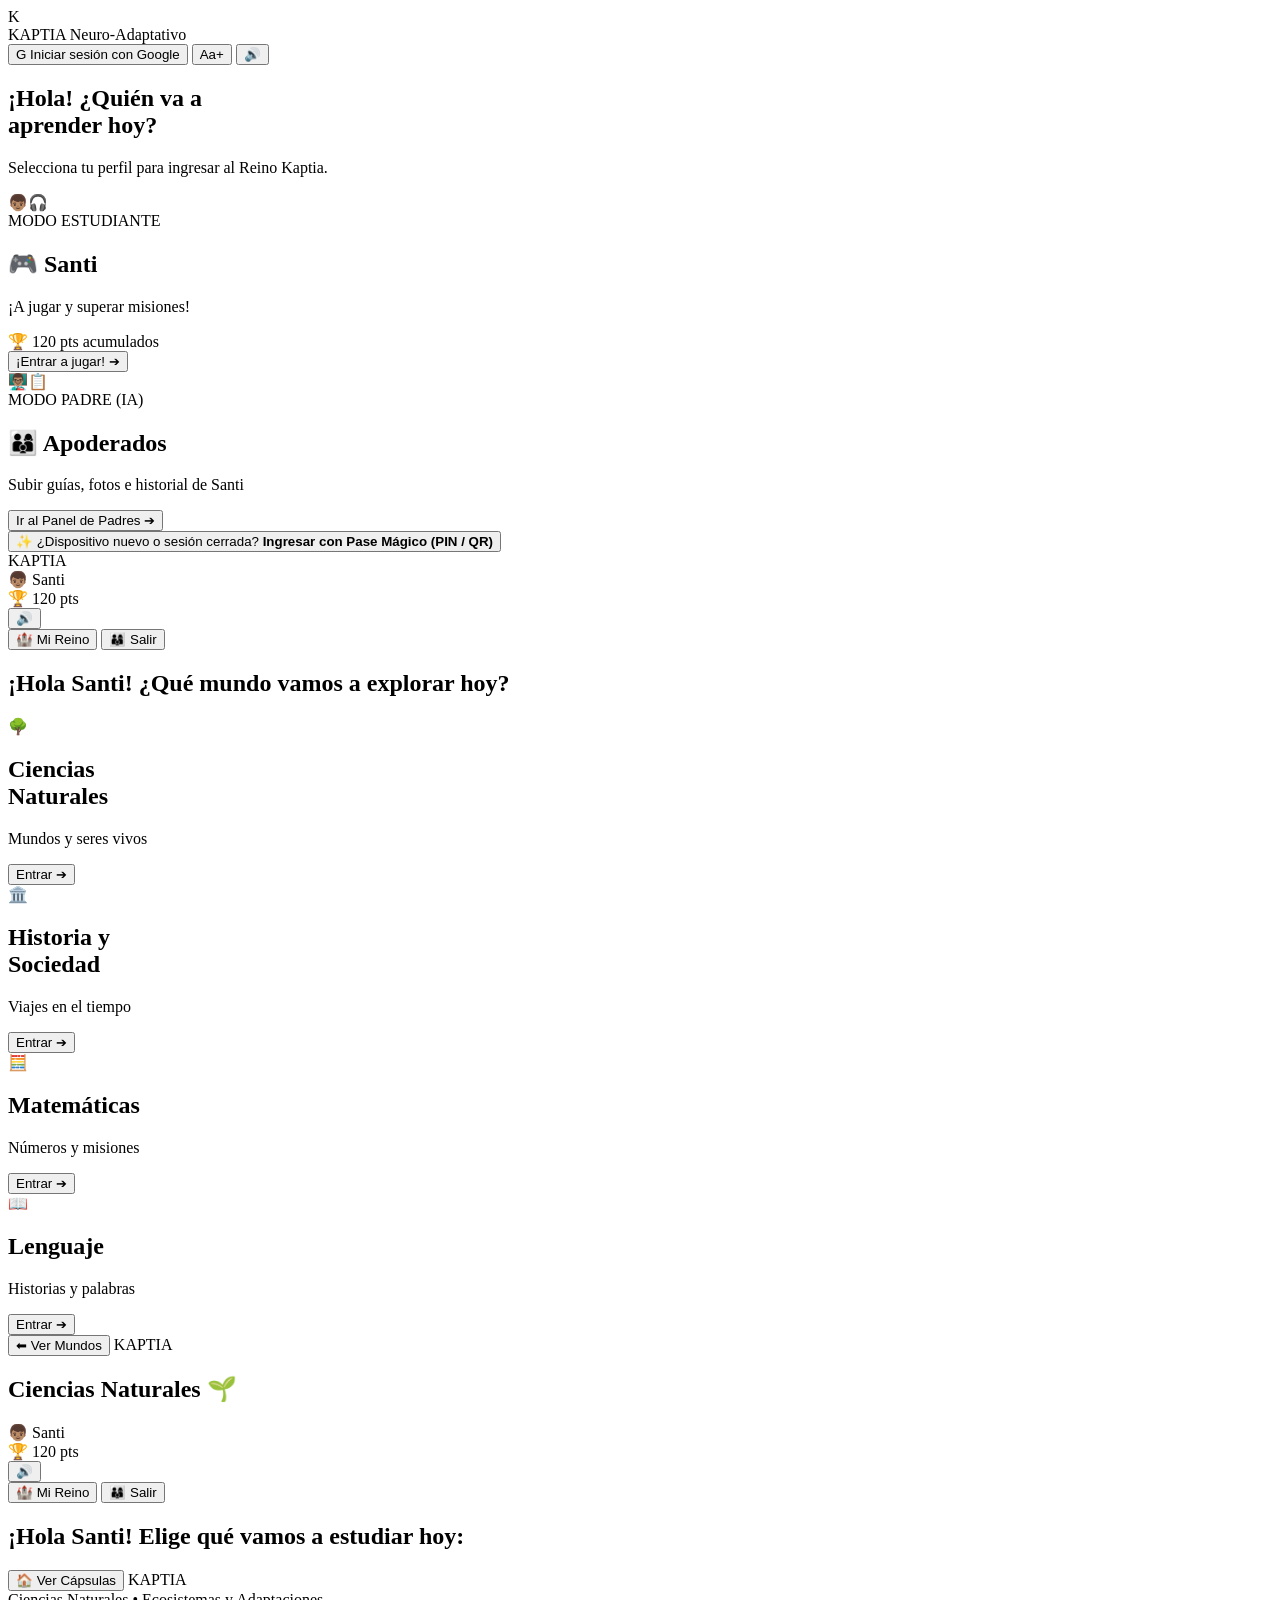
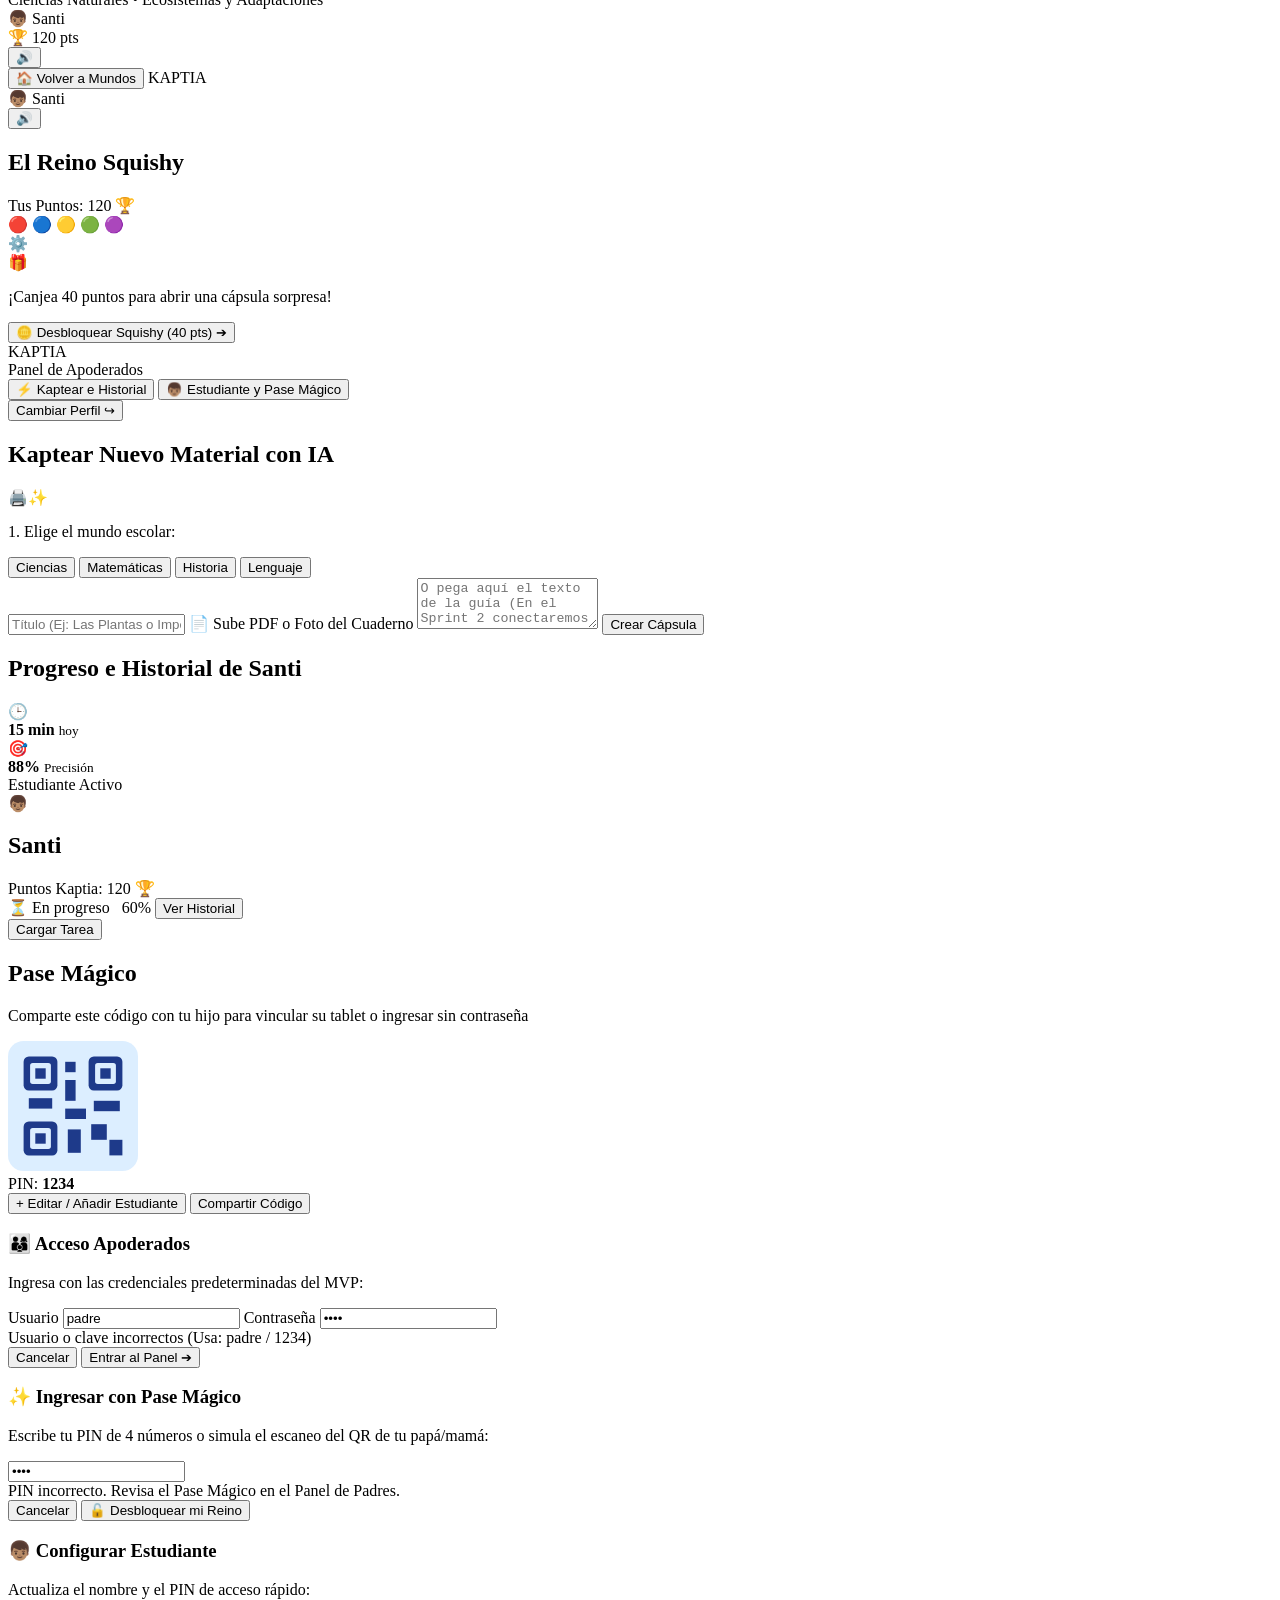
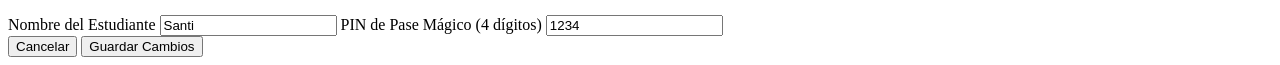
==== MVP.html @ 583ce1e5 "Crear MVP.html" ====
<!DOCTYPE html>
<html lang="es">
<head>
    <meta charset="UTF-8" />
    <meta name="viewport" content="width=device-width, initial-scale=1.0" />
    <title>Kaptia — Plataforma Neuro-Adaptativa</title>
    <!-- Fuente Lexend -->
    <link rel="preconnect" href="https://fonts.googleapis.com">
    <link rel="preconnect" href="https://fonts.gstatic.com" crossorigin>
    <link href="https://fonts.googleapis.com/css2?family=Lexend:wght@400;500;600;700;800&display=swap" rel="stylesheet">
    <!-- Estilos del Proyecto -->
    <link rel="stylesheet" href="styles.css" />
</head>
<body>

    <!-- ==================================================================
         PANTALLA 1: EL PORTAL (BIENVENIDA Y SELECCIÓN DE PERFIL)
         ================================================================== -->
    <section id="screen-portal" class="screen active">
        <header class="top-bar">
            <div class="brand-group">
                <div class="logo-k">K</div>
                <span class="brand-text">KAPTIA</span>
                <span class="pill-neuro">Neuro-Adaptativo</span>
            </div>
            <div class="top-actions">
                <button class="btn-google" onclick="openParentLoginModal()">
                    <span class="g-icon">G</span> Iniciar sesión con Google
                </button>
                <button class="btn-circle" onclick="toggleFontSize()" title="Cambiar tamaño de texto">Aa+</button>
                <button class="btn-circle" id="btn-sound-portal" onclick="toggleSound()" title="Sonido">🔊</button>
            </div>
        </header>

        <div class="portal-container">
            <div class="portal-heading">
                <h1>¡Hola! ¿Quién va a<br>aprender hoy?</h1>
                <p>Selecciona tu perfil para ingresar al Reino Kaptia.</p>
            </div>

            <div class="portal-cards">
                <!-- Tarjeta Modo Estudiante -->
                <div class="profile-card student-profile-card" onclick="enterStudentFlow()">
                    <div class="profile-illustration">👦🏽🎧</div>
                    <div class="profile-info">
                        <span class="role-tag tag-student">MODO ESTUDIANTE</span>
                        <h2 id="portal-student-name">🎮 Santi</h2>
                        <p>¡A jugar y superar misiones!</p>
                        <div class="points-tag">🏆 <span class="points-val">120</span> pts acumulados</div>
                        <button class="btn-portal-student">¡Entrar a jugar! ➔</button>
                    </div>
                </div>

                <!-- Tarjeta Modo Padre -->
                <div class="profile-card parent-profile-card" onclick="openParentLoginModal()">
                    <div class="profile-illustration">👨🏽‍🏫📋</div>
                    <div class="profile-info">
                        <span class="role-tag tag-parent">MODO PADRE (IA)</span>
                        <h2>👨‍👩‍👦 Apoderados</h2>
                        <p>Subir guías, fotos e historial de <span class="student-name-ref">Santi</span></p>
                        <div class="spacer-tag"></div>
                        <button class="btn-portal-parent">Ir al Panel de Padres ➔</button>
                    </div>
                </div>
            </div>

            <div class="portal-footer">
                <button class="link-magic-pass" onclick="openStudentPinModal()">
                    ✨ ¿Dispositivo nuevo o sesión cerrada? <strong>Ingresar con Pase Mágico (PIN / QR)</strong>
                </button>
            </div>
        </div>
    </section>

    <!-- ==================================================================
         PANTALLA 2: TABLERO DE MUNDOS (4 ASIGNATURAS MINIMALISTAS)
         ================================================================== -->
    <section id="screen-worlds" class="screen">
        <header class="top-bar">
            <div class="brand-group">
                <span class="brand-text">KAPTIA</span>
                <div class="divider-v"></div>
                <div class="user-pill">👦🏽 <span class="student-name-ref">Santi</span></div>
            </div>
            <div class="top-actions">
                <div class="points-pill-top">🏆 <span class="points-val">120</span> pts</div>
                <button class="btn-circle" onclick="toggleSound()">🔊</button>
            </div>
        </header>

        <div class="sub-nav-right">
            <button class="sub-link" onclick="navigateTo('screen-kingdom')">🏰 Mi Reino</button>
            <button class="sub-link" onclick="navigateTo('screen-portal')">👨‍👩‍👦 Salir</button>
        </div>

        <div class="main-wrapper">
            <h1 class="page-title">¡Hola <span class="student-name-ref">Santi</span>! ¿Qué mundo <span class="fw-normal">vamos a explorar hoy?</span></h1>

            <div class="worlds-grid">
                <!-- Mundo 1: Ciencias Naturales -->
                <div class="world-card world-green" onclick="openWorld('ciencias')">
                    <div class="world-icon">🌳</div>
                    <div class="world-content">
                        <h2>Ciencias<br>Naturales</h2>
                        <p>Mundos y seres vivos</p>
                        <button class="btn-world btn-green">Entrar ➔</button>
                    </div>
                </div>

                <!-- Mundo 2: Historia y Sociedad -->
                <div class="world-card world-blue" onclick="openWorld('historia')">
                    <div class="world-icon">🏛️</div>
                    <div class="world-content">
                        <h2>Historia y<br>Sociedad</h2>
                        <p>Viajes en el tiempo</p>
                        <button class="btn-world btn-blue">Entrar ➔</button>
                    </div>
                </div>

                <!-- Mundo 3: Matemáticas -->
                <div class="world-card world-orange" onclick="openWorld('matematicas')">
                    <div class="world-icon">🧮</div>
                    <div class="world-content">
                        <h2>Matemáticas</h2>
                        <p>Números y misiones</p>
                        <button class="btn-world btn-orange">Entrar ➔</button>
                    </div>
                </div>

                <!-- Mundo 4: Lenguaje -->
                <div class="world-card world-purple" onclick="openWorld('lenguaje')">
                    <div class="world-icon">📖</div>
                    <div class="world-content">
                        <h2>Lenguaje</h2>
                        <p>Historias y palabras</p>
                        <button class="btn-world btn-purple">Entrar ➔</button>
                    </div>
                </div>
            </div>
        </div>
    </section>

    <!-- ==================================================================
         PANTALLA 3: SUB-MATERIAS / CÁPSULAS DE UN MUNDO (CON PROGRESO)
         ================================================================== -->
    <section id="screen-topics" class="screen">
        <header class="top-bar">
            <div class="brand-group">
                <button class="btn-back-pill" onclick="navigateTo('screen-worlds')">⬅ Ver Mundos</button>
                <span class="brand-text">KAPTIA</span>
            </div>
            <h2 id="topics-world-header" class="center-header-title">Ciencias Naturales 🌱</h2>
            <div class="top-actions">
                <div class="user-pill">👦🏽 <span class="student-name-ref">Santi</span></div>
                <div class="points-pill-top">🏆 <span class="points-val">120</span> pts</div>
                <button class="btn-circle" onclick="toggleSound()">🔊</button>
            </div>
        </header>

        <div class="sub-nav-right">
            <button class="sub-link" onclick="navigateTo('screen-kingdom')">🏰 Mi Reino</button>
            <button class="sub-link" onclick="navigateTo('screen-portal')">👨‍👩‍👦 Salir</button>
        </div>

        <div class="main-wrapper">
            <h1 class="page-title">¡Hola <span class="student-name-ref">Santi</span>! Elige qué vamos a estudiar hoy:</h1>
            <!-- Contenedor dinámico donde se pintan las cápsulas del mundo elegido -->
            <div id="capsules-grid-container" class="worlds-grid"></div>
        </div>
    </section>

    <!-- ==================================================================
         PANTALLA 4: LA CÁPSULA DE ENFOQUE (JUEGO PASO A PASO SIN SCROLL)
         ================================================================== -->
    <section id="screen-capsule" class="screen">
        <header class="top-bar">
            <div class="brand-group">
                <button class="btn-back-pill" onclick="navigateTo('screen-topics')">🏠 Ver Cápsulas</button>
                <span class="brand-text">KAPTIA</span>
            </div>
            <div id="capsule-breadcrumb" class="breadcrumb-title">Ciencias Naturales • Ecosistemas y Adaptaciones</div>
            <div class="top-actions">
                <div class="user-pill">👦🏽 <span class="student-name-ref">Santi</span></div>
                <div class="points-pill-top">🏆 <span class="points-val">120</span> pts</div>
                <button class="btn-circle" onclick="toggleSound()">🔊</button>
            </div>
        </header>

        <div class="capsule-workspace">
            <!-- Barra de 4 Etapas con Paso 4 Dinámico según Asignatura -->
            <div id="capsule-stages-bar" class="stages-pill-bar"></div>

            <!-- Tarjeta Central de Enfoque -->
            <div id="capsule-stage-content" class="capsule-focus-box"></div>

            <!-- Botonera Inferior -->
            <div id="capsule-footer-bar" class="capsule-footer"></div>
        </div>
    </section>

    <!-- ==================================================================
         PANTALLA 5: EL REINO SQUISHY (MÁQUINA GACHAPON + REPISA 3D)
         ================================================================== -->
    <section id="screen-kingdom" class="screen">
        <header class="top-bar">
            <div class="brand-group">
                <button class="btn-back-pill" onclick="navigateTo('screen-worlds')">🏠 Volver a Mundos</button>
                <span class="brand-text">KAPTIA</span>
            </div>
            <div class="top-actions">
                <div class="user-pill">👦🏽 <span class="student-name-ref">Santi</span></div>
                <button class="btn-circle" onclick="toggleSound()">🔊</button>
            </div>
        </header>

        <div class="main-wrapper kingdom-wrapper">
            <div class="kingdom-top-row">
                <div class="kingdom-title-box">
                    <h1>El Reino Squishy</h1>
                </div>
                <div class="kingdom-points-box">
                    Tus Puntos: <span class="points-val">120</span> 🏆
                </div>
            </div>

            <div class="kingdom-columns">
                <!-- Máquina Dispensadora Gachapon -->
                <div class="gachapon-panel">
                    <div id="gachapon-machine" class="gachapon-visual">
                        <div class="gachapon-dome">
                            <span class="ball b1">🔴</span>
                            <span class="ball b2">🔵</span>
                            <span class="ball b3">🟡</span>
                            <span class="ball b4">🟢</span>
                            <span class="ball b5">🟣</span>
                        </div>
                        <div class="gachapon-base">
                            <div class="gachapon-knob">⚙️</div>
                            <div class="gachapon-exit">🎁</div>
                        </div>
                    </div>
                    <p id="gachapon-msg" class="gachapon-status">¡Canjea 40 puntos para abrir una cápsula sorpresa!</p>
                    <button class="btn-gachapon-buy" onclick="buySquishyCapsule()">
                        🪙 Desbloquear Squishy (40 pts) ➔
                    </button>
                </div>

                <!-- Estantería de Madera 3 Niveles -->
                <div class="shelf-panel">
                    <div id="squishy-shelf-grid" class="wooden-shelf"></div>
                </div>
            </div>
        </div>
    </section>

    <!-- ==================================================================
         PANTALLA 6: PANEL DE APODERADOS (KAPTEAR IA + PASE MÁGICO)
         ================================================================== -->
    <section id="screen-parent" class="screen">
        <header class="top-bar">
            <div class="brand-group">
                <span class="brand-text">KAPTIA</span>
                <div class="divider-v"></div>
                <span class="parent-panel-label">Panel de Apoderados</span>
            </div>

            <div class="parent-tabs">
                <button id="tab-parent-kaptear" class="parent-tab active" onclick="switchParentTab('kaptear')">
                    ⚡ Kaptear e Historial
                </button>
                <button id="tab-parent-student" class="parent-tab" onclick="switchParentTab('student')">
                    👦🏽 Estudiante y Pase Mágico
                </button>
            </div>

            <div class="top-actions">
                <button class="btn-back-pill" onclick="navigateTo('screen-portal')">Cambiar Perfil ↪</button>
            </div>
        </header>

        <div class="main-wrapper">
            <!-- SUB-VISTA A: KAPTEAR NUEVO MATERIAL + HISTORIAL -->
            <div id="parent-view-kaptear" class="parent-two-cols">
                <div class="parent-white-card">
                    <h2>Kaptear Nuevo Material con IA</h2>
                    <div class="scanner-illustration">🖨️✨</div>

                    <p class="small-label">1. Elige el mundo escolar:</p>
                    <div class="subject-pills-row">
                        <button class="subj-pill active-subj" data-subj="ciencias" onclick="selectUploadSubject('ciencias', this)">Ciencias</button>
                        <button class="subj-pill" data-subj="matematicas" onclick="selectUploadSubject('matematicas', this)">Matemáticas</button>
                        <button class="subj-pill" data-subj="historia" onclick="selectUploadSubject('historia', this)">Historia</button>
                        <button class="subj-pill" data-subj="lenguaje" onclick="selectUploadSubject('lenguaje', this)">Lenguaje</button>
                    </div>

                    <input type="text" id="input-capsule-title" class="clean-input" placeholder="Título (Ej: Las Plantas o Imperio Inca)" />

                    <label class="dropzone-box" for="file-upload-input">
                        <span id="dropzone-text">📄 Sube PDF o Foto del Cuaderno</span>
                        <input type="file" id="file-upload-input" accept=".pdf,.jpg,.jpeg,.png,.txt" hidden onchange="handleFileSelected(this)" />
                    </label>

                    <textarea id="input-capsule-text" class="clean-textarea" rows="3" placeholder="O pega aquí el texto de la guía (En el Sprint 2 conectaremos aquí tu API Key de Gemini)..."></textarea>

                    <button class="btn-create-capsule" onclick="createDemoCapsuleSprint1()">
                        Crear Cápsula
                    </button>
                </div>

                <div class="parent-white-card">
                    <h2>Progreso e Historial de <span class="student-name-ref">Santi</span></h2>
                    <div class="metrics-row">
                        <div class="metric-box">
                            <span class="metric-icon">🕒</span>
                            <div>
                                <strong>15 min</strong>
                                <small>hoy</small>
                            </div>
                        </div>
                        <div class="metric-box">
                            <span class="metric-icon">🎯</span>
                            <div>
                                <strong id="parent-accuracy-val">88%</strong>
                                <small>Precisión</small>
                            </div>
                        </div>
                    </div>

                    <div id="parent-history-list" class="history-list"></div>
                </div>
            </div>

            <!-- SUB-VISTA B: GESTIÓN DE ESTUDIANTE Y PASE MÁGICO (QR + PIN) -->
            <div id="parent-view-student" class="parent-two-cols hidden">
                <div class="parent-white-card student-summary-card">
                    <span class="pill-active-student">Estudiante Activo</span>
                    <div class="student-hero-row">
                        <div class="avatar-circle-lg">👦🏽</div>
                        <h2 id="parent-student-name-display" class="giant-name">Santi</h2>
                    </div>

                    <div class="golden-points-banner">
                        Puntos Kaptia: <span class="points-val">120</span> 🏆
                    </div>

                    <div class="student-progress-strip">
                        <span class="green-progress-pill">⏳ En progreso &nbsp; 60%</span>
                        <button class="btn-gray-pill" onclick="switchParentTab('kaptear')">Ver Historial</button>
                    </div>

                    <button class="btn-create-capsule" onclick="switchParentTab('kaptear')">
                        Cargar Tarea
                    </button>
                </div>

                <div class="parent-white-card magic-pass-card">
                    <h2>Pase Mágico</h2>
                    <p class="subtitle-pass">Comparte este código con tu hijo para vincular su tablet o ingresar sin contraseña</p>

                    <div class="qr-and-pin-row">
                        <!-- Código QR Generado en SVG Puro (Funciona 100% Offline) -->
                        <div class="qr-box">
                            <svg viewBox="0 0 100 100" width="130" height="130">
                                <rect width="100" height="100" rx="12" fill="#DCEEFF"/>
                                <rect x="12" y="12" width="26" height="26" rx="4" fill="#1E3A8A"/>
                                <rect x="17" y="17" width="16" height="16" rx="2" fill="#DCEEFF"/>
                                <rect x="21" y="21" width="8" height="8" fill="#1E3A8A"/>
                                <rect x="62" y="12" width="26" height="26" rx="4" fill="#1E3A8A"/>
                                <rect x="67" y="17" width="16" height="16" rx="2" fill="#DCEEFF"/>
                                <rect x="71" y="21" width="8" height="8" fill="#1E3A8A"/>
                                <rect x="12" y="62" width="26" height="26" rx="4" fill="#1E3A8A"/>
                                <rect x="17" y="67" width="16" height="16" rx="2" fill="#DCEEFF"/>
                                <rect x="21" y="71" width="8" height="8" fill="#1E3A8A"/>
                                <rect x="44" y="16" width="8" height="8" fill="#1E3A8A"/>
                                <rect x="44" y="30" width="8" height="16" fill="#1E3A8A"/>
                                <rect x="16" y="44" width="18" height="8" fill="#1E3A8A"/>
                                <rect x="44" y="52" width="16" height="8" fill="#1E3A8A"/>
                                <rect x="66" y="46" width="20" height="8" fill="#1E3A8A"/>
                                <rect x="46" y="68" width="10" height="18" fill="#1E3A8A"/>
                                <rect x="64" y="64" width="12" height="12" fill="#1E3A8A"/>
                                <rect x="78" y="76" width="10" height="12" fill="#1E3A8A"/>
                            </svg>
                        </div>

                        <div class="pin-display-box">
                            <span>PIN: <strong id="magic-pin-display">1234</strong></span>
                        </div>
                    </div>

                    <div class="pass-actions-row">
                        <button class="btn-blue-pill" onclick="openEditStudentModal()">+ Editar / Añadir Estudiante</button>
                        <button class="btn-gray-pill" onclick="copyMagicPass()">Compartir Código</button>
                    </div>
                </div>
            </div>
        </div>
    </section>

    <!-- ==================================================================
         MODALES DE AUTENTICACIÓN Y VINCULACIÓN
         ================================================================== -->
    <!-- Modal 1: Login Simple de Apoderado -->
    <div id="modal-parent-login" class="modal-overlay hidden">
        <div class="modal-box">
            <h3>👨‍👩‍👦 Acceso Apoderados</h3>
            <p>Ingresa con las credenciales predeterminadas del MVP:</p>
            <label class="small-label">Usuario</label>
            <input type="text" id="login-user" class="clean-input" value="padre" />
            <label class="small-label">Contraseña</label>
            <input type="password" id="login-pass" class="clean-input" value="1234" />
            <div id="login-error" class="error-text hidden">Usuario o clave incorrectos (Usa: padre / 1234)</div>
            <div class="modal-buttons">
                <button class="btn-gray-pill" onclick="closeModals()">Cancelar</button>
                <button class="btn-create-capsule" onclick="submitParentLogin()">Entrar al Panel ➔</button>
            </div>
        </div>
    </div>

    <!-- Modal 2: Pase Mágico del Estudiante (Cuando se cierra sesión o usa otro equipo) -->
    <div id="modal-student-pin" class="modal-overlay hidden">
        <div class="modal-box">
            <h3>✨ Ingresar con Pase Mágico</h3>
            <p>Escribe tu PIN de 4 números o simula el escaneo del QR de tu papá/mamá:</p>
            <input type="password" id="student-pin-input" maxlength="4" class="pin-huge-input" placeholder="1234" value="1234" />
            <div id="pin-error" class="error-text hidden">PIN incorrecto. Revisa el Pase Mágico en el Panel de Padres.</div>
            <div class="modal-buttons">
                <button class="btn-gray-pill" onclick="closeModals()">Cancelar</button>
                <button class="btn-portal-student" onclick="verifyStudentPin()">🔓 Desbloquear mi Reino</button>
            </div>
        </div>
    </div>

    <!-- Modal 3: Crear / Configurar Datos del Estudiante -->
    <div id="modal-edit-student" class="modal-overlay hidden">
        <div class="modal-box">
            <h3>👦🏽 Configurar Estudiante</h3>
            <p>Actualiza el nombre y el PIN de acceso rápido:</p>
            <label class="small-label">Nombre del Estudiante</label>
            <input type="text" id="edit-student-name" class="clean-input" value="Santi" />
            <label class="small-label">PIN de Pase Mágico (4 dígitos)</label>
            <input type="text" id="edit-student-pin" maxlength="4" class="clean-input" value="1234" />
            <div class="modal-buttons">
                <button class="btn-gray-pill" onclick="closeModals()">Cancelar</button>
                <button class="btn-blue-pill" onclick="saveStudentProfile()">Guardar Cambios</button>
            </div>
        </div>
    </div>

    <!-- Scripts del Proyecto -->
    <script src="ai_engine.js"></script>
    <script src="app.js"></script>
</body>
</html>
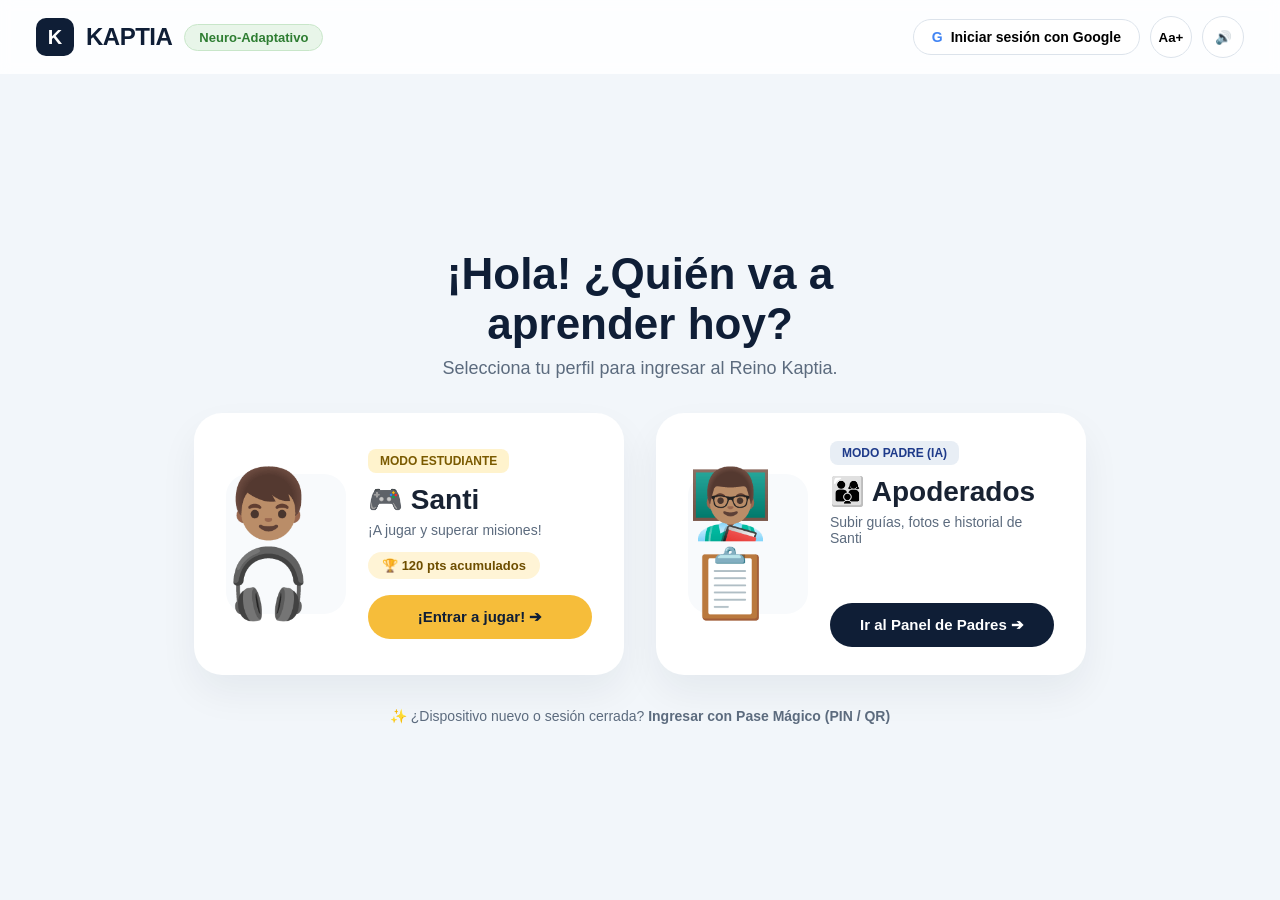
==== commit 868fd978: "Update MVP.html Sprint 2" ====
--- a/MVP.html
+++ b/MVP.html
@@ -13,9 +13,7 @@
 </head>
 <body>
 
-    <!-- ==================================================================
-         PANTALLA 1: EL PORTAL (BIENVENIDA Y SELECCIÓN DE PERFIL)
-         ================================================================== -->
+    <!-- PANTALLA 1: EL PORTAL -->
     <section id="screen-portal" class="screen active">
         <header class="top-bar">
             <div class="brand-group">
@@ -27,8 +25,8 @@
                 <button class="btn-google" onclick="openParentLoginModal()">
                     <span class="g-icon">G</span> Iniciar sesión con Google
                 </button>
-                <button class="btn-circle" onclick="toggleFontSize()" title="Cambiar tamaño de texto">Aa+</button>
-                <button class="btn-circle" id="btn-sound-portal" onclick="toggleSound()" title="Sonido">🔊</button>
+                <button class="btn-circle" onclick="toggleFontSize()" title="Cambiar tamaño">Aa+</button>
+                <button class="btn-circle" onclick="toggleSound()" title="Sonido">🔊</button>
             </div>
         </header>
 
@@ -39,7 +37,6 @@
             </div>
 
             <div class="portal-cards">
-                <!-- Tarjeta Modo Estudiante -->
                 <div class="profile-card student-profile-card" onclick="enterStudentFlow()">
                     <div class="profile-illustration">👦🏽🎧</div>
                     <div class="profile-info">
@@ -51,7 +48,6 @@
                     </div>
                 </div>
 
-                <!-- Tarjeta Modo Padre -->
                 <div class="profile-card parent-profile-card" onclick="openParentLoginModal()">
                     <div class="profile-illustration">👨🏽‍🏫📋</div>
                     <div class="profile-info">
@@ -72,9 +68,7 @@
         </div>
     </section>
 
-    <!-- ==================================================================
-         PANTALLA 2: TABLERO DE MUNDOS (4 ASIGNATURAS MINIMALISTAS)
-         ================================================================== -->
+    <!-- PANTALLA 2: TABLERO DE MUNDOS -->
     <section id="screen-worlds" class="screen">
         <header class="top-bar">
             <div class="brand-group">
@@ -97,7 +91,6 @@
             <h1 class="page-title">¡Hola <span class="student-name-ref">Santi</span>! ¿Qué mundo <span class="fw-normal">vamos a explorar hoy?</span></h1>
 
             <div class="worlds-grid">
-                <!-- Mundo 1: Ciencias Naturales -->
                 <div class="world-card world-green" onclick="openWorld('ciencias')">
                     <div class="world-icon">🌳</div>
                     <div class="world-content">
@@ -106,8 +99,6 @@
                         <button class="btn-world btn-green">Entrar ➔</button>
                     </div>
                 </div>
-
-                <!-- Mundo 2: Historia y Sociedad -->
                 <div class="world-card world-blue" onclick="openWorld('historia')">
                     <div class="world-icon">🏛️</div>
                     <div class="world-content">
@@ -116,8 +107,6 @@
                         <button class="btn-world btn-blue">Entrar ➔</button>
                     </div>
                 </div>
-
-                <!-- Mundo 3: Matemáticas -->
                 <div class="world-card world-orange" onclick="openWorld('matematicas')">
                     <div class="world-icon">🧮</div>
                     <div class="world-content">
@@ -126,8 +115,6 @@
                         <button class="btn-world btn-orange">Entrar ➔</button>
                     </div>
                 </div>
-
-                <!-- Mundo 4: Lenguaje -->
                 <div class="world-card world-purple" onclick="openWorld('lenguaje')">
                     <div class="world-icon">📖</div>
                     <div class="world-content">
@@ -140,9 +127,7 @@
         </div>
     </section>
 
-    <!-- ==================================================================
-         PANTALLA 3: SUB-MATERIAS / CÁPSULAS DE UN MUNDO (CON PROGRESO)
-         ================================================================== -->
+    <!-- PANTALLA 3: SUB-MATERIAS -->
     <section id="screen-topics" class="screen">
         <header class="top-bar">
             <div class="brand-group">
@@ -164,14 +149,11 @@
 
         <div class="main-wrapper">
             <h1 class="page-title">¡Hola <span class="student-name-ref">Santi</span>! Elige qué vamos a estudiar hoy:</h1>
-            <!-- Contenedor dinámico donde se pintan las cápsulas del mundo elegido -->
             <div id="capsules-grid-container" class="worlds-grid"></div>
         </div>
     </section>
 
-    <!-- ==================================================================
-         PANTALLA 4: LA CÁPSULA DE ENFOQUE (JUEGO PASO A PASO SIN SCROLL)
-         ================================================================== -->
+    <!-- PANTALLA 4: CÁPSULA DE ENFOQUE -->
     <section id="screen-capsule" class="screen">
         <header class="top-bar">
             <div class="brand-group">
@@ -187,20 +169,13 @@
         </header>
 
         <div class="capsule-workspace">
-            <!-- Barra de 4 Etapas con Paso 4 Dinámico según Asignatura -->
             <div id="capsule-stages-bar" class="stages-pill-bar"></div>
-
-            <!-- Tarjeta Central de Enfoque -->
             <div id="capsule-stage-content" class="capsule-focus-box"></div>
-
-            <!-- Botonera Inferior -->
             <div id="capsule-footer-bar" class="capsule-footer"></div>
         </div>
     </section>
 
-    <!-- ==================================================================
-         PANTALLA 5: EL REINO SQUISHY (MÁQUINA GACHAPON + REPISA 3D)
-         ================================================================== -->
+    <!-- PANTALLA 5: EL REINO SQUISHY -->
     <section id="screen-kingdom" class="screen">
         <header class="top-bar">
             <div class="brand-group">
@@ -224,7 +199,6 @@
             </div>
 
             <div class="kingdom-columns">
-                <!-- Máquina Dispensadora Gachapon -->
                 <div class="gachapon-panel">
                     <div id="gachapon-machine" class="gachapon-visual">
                         <div class="gachapon-dome">
@@ -245,7 +219,6 @@
                     </button>
                 </div>
 
-                <!-- Estantería de Madera 3 Niveles -->
                 <div class="shelf-panel">
                     <div id="squishy-shelf-grid" class="wooden-shelf"></div>
                 </div>
@@ -253,9 +226,7 @@
         </div>
     </section>
 
-    <!-- ==================================================================
-         PANTALLA 6: PANEL DE APODERADOS (KAPTEAR IA + PASE MÁGICO)
-         ================================================================== -->
+    <!-- PANTALLA 6: PANEL DE APODERADOS -->
     <section id="screen-parent" class="screen">
         <header class="top-bar">
             <div class="brand-group">
@@ -279,7 +250,6 @@
         </header>
 
         <div class="main-wrapper">
-            <!-- SUB-VISTA A: KAPTEAR NUEVO MATERIAL + HISTORIAL -->
             <div id="parent-view-kaptear" class="parent-two-cols">
                 <div class="parent-white-card">
                     <h2>Kaptear Nuevo Material con IA</h2>
@@ -300,7 +270,7 @@
                         <input type="file" id="file-upload-input" accept=".pdf,.jpg,.jpeg,.png,.txt" hidden onchange="handleFileSelected(this)" />
                     </label>
 
-                    <textarea id="input-capsule-text" class="clean-textarea" rows="3" placeholder="O pega aquí el texto de la guía (En el Sprint 2 conectaremos aquí tu API Key de Gemini)..."></textarea>
+                    <textarea id="input-capsule-text" class="clean-textarea" rows="3" placeholder="O pega aquí el texto de la guía..."></textarea>
 
                     <button class="btn-create-capsule" onclick="createDemoCapsuleSprint1()">
                         Crear Cápsula
@@ -320,7 +290,7 @@
                         <div class="metric-box">
                             <span class="metric-icon">🎯</span>
                             <div>
-                                <strong id="parent-accuracy-val">88%</strong>
+                                <strong>88%</strong>
                                 <small>Precisión</small>
                             </div>
                         </div>
@@ -330,13 +300,12 @@
                 </div>
             </div>
 
-            <!-- SUB-VISTA B: GESTIÓN DE ESTUDIANTE Y PASE MÁGICO (QR + PIN) -->
             <div id="parent-view-student" class="parent-two-cols hidden">
                 <div class="parent-white-card student-summary-card">
                     <span class="pill-active-student">Estudiante Activo</span>
                     <div class="student-hero-row">
                         <div class="avatar-circle-lg">👦🏽</div>
-                        <h2 id="parent-student-name-display" class="giant-name">Santi</h2>
+                        <h2 class="giant-name"><span class="student-name-ref">Santi</span></h2>
                     </div>
 
                     <div class="golden-points-banner">
@@ -355,10 +324,9 @@
 
                 <div class="parent-white-card magic-pass-card">
                     <h2>Pase Mágico</h2>
-                    <p class="subtitle-pass">Comparte este código con tu hijo para vincular su tablet o ingresar sin contraseña</p>
+                    <p class="subtitle-pass">Comparte este código con tu hijo para vincular su tablet</p>
 
                     <div class="qr-and-pin-row">
-                        <!-- Código QR Generado en SVG Puro (Funciona 100% Offline) -->
                         <div class="qr-box">
                             <svg viewBox="0 0 100 100" width="130" height="130">
                                 <rect width="100" height="100" rx="12" fill="#DCEEFF"/>
@@ -381,14 +349,13 @@
                                 <rect x="78" y="76" width="10" height="12" fill="#1E3A8A"/>
                             </svg>
                         </div>
-
                         <div class="pin-display-box">
                             <span>PIN: <strong id="magic-pin-display">1234</strong></span>
                         </div>
                     </div>
 
                     <div class="pass-actions-row">
-                        <button class="btn-blue-pill" onclick="openEditStudentModal()">+ Editar / Añadir Estudiante</button>
+                        <button class="btn-blue-pill" onclick="openEditStudentModal()">+ Editar Estudiante</button>
                         <button class="btn-gray-pill" onclick="copyMagicPass()">Compartir Código</button>
                     </div>
                 </div>
@@ -396,14 +363,11 @@
         </div>
     </section>
 
-    <!-- ==================================================================
-         MODALES DE AUTENTICACIÓN Y VINCULACIÓN
-         ================================================================== -->
-    <!-- Modal 1: Login Simple de Apoderado -->
+    <!-- MODALES -->
     <div id="modal-parent-login" class="modal-overlay hidden">
         <div class="modal-box">
             <h3>👨‍👩‍👦 Acceso Apoderados</h3>
-            <p>Ingresa con las credenciales predeterminadas del MVP:</p>
+            <p>Ingresa con las credenciales del MVP:</p>
             <label class="small-label">Usuario</label>
             <input type="text" id="login-user" class="clean-input" value="padre" />
             <label class="small-label">Contraseña</label>
@@ -416,37 +380,33 @@
         </div>
     </div>
 
-    <!-- Modal 2: Pase Mágico del Estudiante (Cuando se cierra sesión o usa otro equipo) -->
     <div id="modal-student-pin" class="modal-overlay hidden">
         <div class="modal-box">
             <h3>✨ Ingresar con Pase Mágico</h3>
-            <p>Escribe tu PIN de 4 números o simula el escaneo del QR de tu papá/mamá:</p>
+            <p>Escribe tu PIN de 4 números:</p>
             <input type="password" id="student-pin-input" maxlength="4" class="pin-huge-input" placeholder="1234" value="1234" />
-            <div id="pin-error" class="error-text hidden">PIN incorrecto. Revisa el Pase Mágico en el Panel de Padres.</div>
+            <div id="pin-error" class="error-text hidden">PIN incorrecto.</div>
             <div class="modal-buttons">
                 <button class="btn-gray-pill" onclick="closeModals()">Cancelar</button>
-                <button class="btn-portal-student" onclick="verifyStudentPin()">🔓 Desbloquear mi Reino</button>
+                <button class="btn-portal-student" onclick="verifyStudentPin()">🔓 Desbloquear</button>
             </div>
         </div>
     </div>
 
-    <!-- Modal 3: Crear / Configurar Datos del Estudiante -->
     <div id="modal-edit-student" class="modal-overlay hidden">
         <div class="modal-box">
             <h3>👦🏽 Configurar Estudiante</h3>
-            <p>Actualiza el nombre y el PIN de acceso rápido:</p>
-            <label class="small-label">Nombre del Estudiante</label>
+            <label class="small-label">Nombre</label>
             <input type="text" id="edit-student-name" class="clean-input" value="Santi" />
-            <label class="small-label">PIN de Pase Mágico (4 dígitos)</label>
+            <label class="small-label">PIN (4 dígitos)</label>
             <input type="text" id="edit-student-pin" maxlength="4" class="clean-input" value="1234" />
             <div class="modal-buttons">
                 <button class="btn-gray-pill" onclick="closeModals()">Cancelar</button>
-                <button class="btn-blue-pill" onclick="saveStudentProfile()">Guardar Cambios</button>
+                <button class="btn-blue-pill" onclick="saveStudentProfile()">Guardar</button>
             </div>
         </div>
     </div>
 
-    <!-- Scripts del Proyecto -->
     <script src="ai_engine.js"></script>
     <script src="app.js"></script>
 </body>
--- a/styles.css
+++ b/styles.css
@@ -0,0 +1,162 @@
+:root {
+    --bg-app: #F2F6FA;
+    --navy-dark: #0F1E36;
+    --navy-primary: #1E3A8A;
+    --emerald: #52B788;
+    --emerald-btn: #58B889;
+    --amber-gold: #F6BD3A;
+    --text-main: #182232;
+    --text-muted: #5C6B7E;
+    --white: #FFFFFF;
+}
+
+* { box-sizing: border-box; margin: 0; padding: 0; user-select: none; }
+body { font-family: 'Lexend', sans-serif; background-color: var(--bg-app); color: var(--text-main); min-height: 100dvh; overflow-x: hidden; }
+
+.screen { display: none; min-height: 100dvh; flex-direction: column; opacity: 0; transform: translateY(8px); transition: opacity 0.25s ease, transform 0.25s ease; }
+.screen.active { display: flex; opacity: 1; transform: translateY(0); }
+.hidden { display: none !important; }
+
+.top-bar { display: flex; align-items: center; justify-content: space-between; padding: 16px 36px; background: rgba(255, 255, 255, 0.85); backdrop-filter: blur(6px); }
+.brand-group { display: flex; align-items: center; gap: 12px; }
+.logo-k { width: 38px; height: 38px; border-radius: 10px; background: var(--navy-dark); color: white; font-weight: 800; font-size: 20px; display: flex; align-items: center; justify-content: center; }
+.brand-text { font-size: 24px; font-weight: 800; letter-spacing: -0.5px; color: var(--navy-dark); }
+.pill-neuro { background: #E8F5E9; color: #2E7D32; border: 1px solid #C8E6C9; padding: 5px 14px; border-radius: 999px; font-size: 13px; font-weight: 600; }
+.divider-v { width: 1px; height: 24px; background: #CBD5E1; }
+.user-pill, .points-pill-top { background: #E9EEF5; padding: 6px 16px; border-radius: 999px; font-weight: 600; font-size: 15px; }
+
+.top-actions { display: flex; align-items: center; gap: 10px; }
+.btn-google { background: white; border: 1px solid #DCE3EB; padding: 9px 18px; border-radius: 999px; font-family: inherit; font-weight: 600; font-size: 14px; cursor: pointer; display: flex; align-items: center; gap: 8px; }
+.g-icon { font-weight: 800; color: #4285F4; }
+.btn-circle { width: 42px; height: 42px; border-radius: 50%; border: 1px solid #DCE3EB; background: white; font-family: inherit; font-weight: 700; cursor: pointer; }
+.btn-back-pill { background: white; border: 1px solid #CBD5E1; padding: 8px 18px; border-radius: 999px; font-family: inherit; font-weight: 600; font-size: 14px; cursor: pointer; }
+
+.sub-nav-right { display: flex; justify-content: flex-end; gap: 18px; padding: 8px 42px 0; }
+.sub-link { background: none; border: none; font-family: inherit; font-size: 15px; font-weight: 600; color: var(--text-main); cursor: pointer; }
+
+.portal-container { flex: 1; display: flex; flex-direction: column; align-items: center; justify-content: center; padding: 20px; }
+.portal-heading { text-align: center; margin-bottom: 34px; }
+.portal-heading h1 { font-size: 44px; font-weight: 800; color: var(--navy-dark); line-height: 1.12; margin-bottom: 10px; }
+.portal-heading p { font-size: 18px; color: var(--text-muted); }
+
+.portal-cards { display: flex; gap: 32px; flex-wrap: wrap; justify-content: center; }
+.profile-card { background: white; border-radius: 28px; padding: 28px 32px; width: 430px; display: flex; align-items: center; gap: 22px; box-shadow: 0 18px 38px rgba(15, 30, 54, 0.06); cursor: pointer; transition: transform 0.2s; }
+.profile-card:hover { transform: translateY(-5px); }
+.profile-illustration { font-size: 68px; background: #F8FAFC; width: 120px; height: 140px; border-radius: 22px; display: flex; align-items: center; justify-content: center; flex-shrink: 0; }
+.role-tag { display: inline-block; font-size: 12px; font-weight: 800; padding: 5px 12px; border-radius: 8px; margin-bottom: 10px; }
+.tag-student { background: #FFF3CD; color: #7A5A00; }
+.tag-parent { background: #E8EEF5; color: #1E3A8A; }
+.profile-info h2 { font-size: 28px; font-weight: 800; margin-bottom: 6px; }
+.profile-info p { font-size: 14px; color: var(--text-muted); margin-bottom: 14px; }
+.points-tag { background: #FFF4D6; color: #6E4E00; font-size: 13px; font-weight: 700; padding: 6px 14px; border-radius: 999px; display: inline-block; margin-bottom: 16px; }
+.spacer-tag { height: 43px; }
+
+.btn-portal-student { width: 100%; background: var(--amber-gold); color: var(--navy-dark); border: none; padding: 13px; border-radius: 999px; font-family: inherit; font-weight: 800; font-size: 15px; cursor: pointer; }
+.btn-portal-parent { width: 100%; background: var(--navy-dark); color: white; border: none; padding: 13px; border-radius: 999px; font-family: inherit; font-weight: 800; font-size: 15px; cursor: pointer; }
+.portal-footer { margin-top: 32px; }
+.link-magic-pass { background: none; border: none; font-family: inherit; font-size: 14px; color: var(--text-muted); cursor: pointer; }
+
+.main-wrapper { max-width: 1040px; width: 100%; margin: 0 auto; padding: 18px 28px 40px; }
+.page-title { text-align: center; font-size: 34px; font-weight: 800; color: var(--navy-dark); margin: 12px 0 32px; }
+.fw-normal { font-weight: 500; }
+
+.worlds-grid { display: grid; grid-template-columns: repeat(auto-fit, minmax(410px, 1fr)); gap: 26px; }
+.world-card { border-radius: 26px; padding: 32px 34px; display: flex; align-items: center; gap: 28px; cursor: pointer; transition: transform 0.2s; }
+.world-card:hover { transform: translateY(-4px); }
+.world-green  { background-color: #D6F0DF; }
+.world-blue   { background-color: #D6ECFF; }
+.world-orange { background-color: #FFE8C2; }
+.world-purple { background-color: #F2D9F7; }
+
+.world-icon { font-size: 84px; width: 120px; text-align: center; flex-shrink: 0; }
+.world-content h2 { font-size: 28px; font-weight: 800; margin-bottom: 6px; }
+.world-content p { font-size: 16px; color: #334155; margin-bottom: 16px; }
+.btn-world { border: none; color: white; padding: 10px 24px; border-radius: 999px; font-family: inherit; font-weight: 700; font-size: 15px; cursor: pointer; }
+.btn-green  { background-color: #55B377; }
+.btn-blue   { background-color: #5B9BD5; }
+.btn-orange { background-color: #F09843; }
+.btn-purple { background-color: #A665B8; }
+
+.capsule-progress-track { width: 100%; height: 10px; background: rgba(255,255,255,0.65); border-radius: 999px; overflow: hidden; margin: 10px 0 8px; }
+.capsule-progress-fill { height: 100%; border-radius: 999px; }
+.capsule-status-text { font-size: 14px; font-weight: 600; margin-bottom: 12px; display: block; }
+
+.breadcrumb-title { font-weight: 600; font-size: 16px; }
+.capsule-workspace { max-width: 860px; width: 100%; margin: 10px auto; padding: 0 20px; display: flex; flex-direction: column; gap: 18px; }
+.stages-pill-bar { background: #E6ECF2; padding: 8px; border-radius: 999px; display: flex; justify-content: space-between; gap: 8px; }
+.stage-step-btn { flex: 1; border: none; background: transparent; padding: 11px; border-radius: 999px; font-family: inherit; font-weight: 600; font-size: 14px; color: #475569; cursor: pointer; }
+.stage-step-btn.active { background: #76C893; color: white; font-weight: 700; }
+
+.capsule-focus-box { background: white; border-radius: 28px; padding: 18px; box-shadow: 0 12px 32px rgba(0,0,0,0.04); }
+.capsule-inner-pastel { background: #EAF9F0; border-radius: 22px; padding: 28px; text-align: center; }
+.capsule-counter-pill { background: white; display: inline-block; padding: 6px 18px; border-radius: 999px; font-size: 14px; font-weight: 700; margin-bottom: 18px; }
+.capsule-big-illustration { font-size: 92px; margin: 8px 0 16px; }
+.capsule-concept-title { font-size: 30px; font-weight: 800; margin-bottom: 12px; }
+.capsule-concept-desc { font-size: 18px; line-height: 1.5; max-width: 620px; margin: 0 auto; }
+.capsule-options-row { display: grid; grid-template-columns: repeat(auto-fit, minmax(200px, 1fr)); gap: 14px; margin-top: 22px; }
+.choice-btn { background: white; border: 2px solid #CBD5E1; padding: 16px; border-radius: 18px; font-family: inherit; font-size: 17px; font-weight: 700; cursor: pointer; }
+.choice-btn.correct { background: #55B377; color: white; }
+.choice-btn.wrong { background: #FEE2E2; color: #991B1B; }
+.capsule-footer { display: flex; justify-content: center; gap: 18px; }
+.btn-capsule-prev { background: white; border: 1px solid #CBD5E1; padding: 14px 32px; border-radius: 999px; font-family: inherit; cursor: pointer; }
+.btn-capsule-next { background: #76C893; color: white; border: none; padding: 14px 44px; border-radius: 999px; font-family: inherit; font-weight: 700; cursor: pointer; }
+
+/* REINO SQUISHY */
+.kingdom-top-row { display: flex; justify-content: space-between; align-items: center; margin-bottom: 24px; }
+.kingdom-title-box { background: white; border: 3px solid #1E293B; border-radius: 22px; padding: 14px 38px; }
+.kingdom-title-box h1 { font-size: 36px; font-weight: 800; }
+.kingdom-points-box { background: #FDE047; border: 3px solid white; padding: 14px 28px; border-radius: 999px; font-size: 22px; font-weight: 800; }
+.kingdom-columns { display: grid; grid-template-columns: 1fr 1.25fr; gap: 26px; }
+.gachapon-panel, .shelf-panel { background: white; border: 3px solid #1E293B; border-radius: 26px; padding: 26px; display: flex; flex-direction: column; align-items: center; justify-content: space-between; }
+.gachapon-visual { display: flex; flex-direction: column; align-items: center; margin: 10px 0; }
+.gachapon-dome { width: 190px; height: 170px; border-radius: 50%; background: linear-gradient(135deg, #E0F2FE, #BAE6FD); border: 4px solid #38BDF8; display: flex; flex-wrap: wrap; align-items: center; justify-content: center; gap: 8px; padding: 18px; font-size: 34px; }
+.gachapon-base { width: 160px; height: 110px; background: #FBBF24; border: 4px solid #F59E0B; border-radius: 0 0 22px 22px; margin-top: -12px; display: flex; flex-direction: column; align-items: center; justify-content: center; font-size: 28px; }
+.gachapon-status { font-weight: 700; color: var(--text-muted); margin: 12px 0; text-align: center; }
+.btn-gachapon-buy { background: #34D399; border: 3px solid #059669; color: white; padding: 14px 28px; border-radius: 999px; font-family: inherit; font-size: 16px; font-weight: 800; cursor: pointer; }
+.wooden-shelf { width: 100%; background: #E6A15C; border: 8px solid #C87D3B; border-radius: 20px; padding: 18px; display: grid; grid-template-columns: repeat(3, 1fr); gap: 16px; }
+.squishy-slot { background: rgba(255, 255, 255, 0.35); border-bottom: 10px solid #B56928; border-radius: 16px; height: 115px; display: flex; align-items: center; justify-content: center; cursor: pointer; }
+.squishy-emoji { font-size: 54px; }
+.squishy-locked { font-size: 32px; background: #7C4D2B; color: #FDE68A; width: 64px; height: 64px; border-radius: 50%; display: flex; align-items: center; justify-content: center; }
+
+/* PANEL PADRES Y PASE MÁGICO */
+.parent-panel-label { font-size: 18px; font-weight: 600; }
+.parent-tabs { display: flex; gap: 8px; background: #E2E8F0; padding: 5px; border-radius: 999px; }
+.parent-tab { border: none; background: transparent; padding: 8px 18px; border-radius: 999px; font-family: inherit; font-weight: 700; font-size: 14px; cursor: pointer; }
+.parent-tab.active { background: white; color: var(--navy-dark); }
+.parent-two-cols { display: grid; grid-template-columns: repeat(auto-fit, minmax(380px, 1fr)); gap: 28px; margin-top: 12px; }
+.parent-white-card { background: white; border-radius: 28px; padding: 32px; box-shadow: 0 14px 34px rgba(15, 30, 54, 0.05); }
+.parent-white-card h2 { font-size: 24px; font-weight: 800; text-align: center; margin-bottom: 18px; }
+.scanner-illustration { font-size: 64px; text-align: center; margin-bottom: 14px; }
+.small-label { display: block; font-size: 13px; font-weight: 700; color: var(--text-muted); margin-bottom: 6px; }
+.subject-pills-row { display: flex; gap: 8px; margin-bottom: 14px; }
+.subj-pill { flex: 1; border: none; padding: 9px; border-radius: 999px; font-family: inherit; font-weight: 700; font-size: 13px; background: #EDF2F7; cursor: pointer; }
+.subj-pill.active-subj { background: #D8B4FE; color: #3B0764; }
+.clean-input, .clean-textarea { width: 100%; padding: 12px; border-radius: 14px; border: 1.5px solid #CBD5E1; font-family: inherit; font-size: 14px; margin-bottom: 12px; }
+.dropzone-box { display: flex; align-items: center; justify-content: center; border: 2px dashed #CBD5E1; border-radius: 18px; padding: 26px; font-weight: 600; cursor: pointer; margin-bottom: 12px; background: #F8FAFC; }
+.btn-create-capsule { width: 100%; background: var(--emerald-btn); color: white; border: none; padding: 15px; border-radius: 16px; font-family: inherit; font-size: 16px; font-weight: 700; cursor: pointer; }
+.metrics-row { display: grid; grid-template-columns: 1fr 1fr; gap: 14px; margin-bottom: 20px; }
+.metric-box { border: 1.5px solid #E2E8F0; border-radius: 18px; padding: 16px; display: flex; align-items: center; gap: 12px; }
+.history-item { border: 1.5px solid #E2E8F0; border-radius: 16px; padding: 14px 18px; display: flex; justify-content: space-between; align-items: center; }
+
+.pill-active-student { background: #E2E8F0; padding: 6px 16px; border-radius: 999px; font-size: 13px; font-weight: 700; display: inline-block; margin-bottom: 16px; }
+.student-hero-row { display: flex; align-items: center; justify-content: center; gap: 18px; margin-bottom: 20px; }
+.avatar-circle-lg { width: 86px; height: 86px; border-radius: 50%; background: #E0F2FE; font-size: 48px; display: flex; align-items: center; justify-content: center; }
+.giant-name { font-size: 42px !important; margin: 0 !important; }
+.golden-points-banner { background: #FACC15; padding: 14px; border-radius: 999px; font-size: 20px; font-weight: 800; text-align: center; margin-bottom: 16px; }
+.student-progress-strip { display: flex; gap: 12px; margin-bottom: 16px; }
+.green-progress-pill { flex: 1; background: #DCFCE7; color: #166534; padding: 10px 16px; border-radius: 999px; font-weight: 700; font-size: 14px; }
+.subtitle-pass { text-align: center; color: var(--text-muted); font-size: 14px; margin-bottom: 20px; }
+.qr-and-pin-row { display: flex; align-items: center; justify-content: center; gap: 22px; margin-bottom: 24px; }
+.pin-display-box { background: #E8F1FB; padding: 18px 24px; border-radius: 18px; font-size: 26px; color: var(--navy-dark); }
+.pass-actions-row { display: flex; gap: 12px; }
+.btn-blue-pill { flex: 1; background: #2563EB; color: white; border: none; padding: 13px; border-radius: 999px; font-family: inherit; font-weight: 700; cursor: pointer; }
+.btn-gray-pill { background: #E8EEF5; color: var(--navy-dark); border: none; padding: 13px; border-radius: 999px; font-family: inherit; font-weight: 700; cursor: pointer; }
+
+/* MODALES */
+.modal-overlay { position: fixed; inset: 0; background: rgba(15, 30, 54, 0.55); backdrop-filter: blur(4px); display: flex; align-items: center; justify-content: center; z-index: 100; padding: 16px; }
+.modal-box { background: white; border-radius: 26px; max-width: 420px; width: 100%; padding: 28px; box-shadow: 0 24px 48px rgba(0,0,0,0.18); }
+.modal-box h3 { font-size: 22px; margin-bottom: 8px; }
+.modal-box p { font-size: 14px; color: var(--text-muted); margin-bottom: 16px; }
+.pin-huge-input { width: 100%; text-align: center; font-size: 32px; font-weight: 800; letter-spacing: 8px; padding: 12px; border-radius: 16px; border: 2px solid #93C5FD; margin-bottom: 14px; }
+.modal-buttons { display: flex; gap: 10px; margin-top: 8px; }
+.error-text { color: #DC2626; font-size: 13px; font-weight: 700; margin-bottom: 10px; }
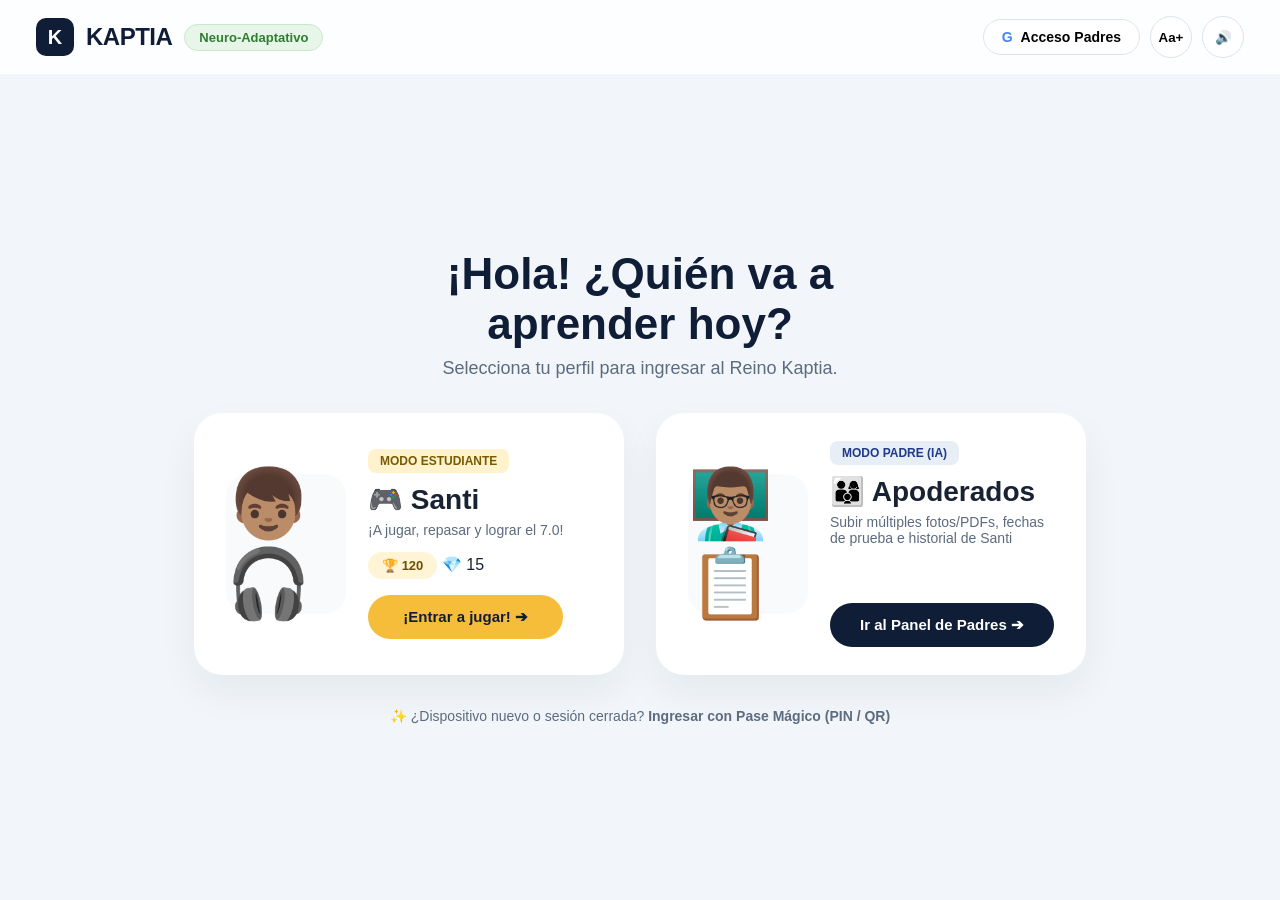
==== commit 9df9982c: "Update MVP.html Incluye indicadores de doble moneda, filtro de Pruebas Vigentes vs. Rendidas, alerta" ====
--- a/MVP.html
+++ b/MVP.html
@@ -2,7 +2,7 @@
 <html lang="es">
 <head>
     <meta charset="UTF-8" />
-    <meta name="viewport" content="width=device-width, initial-scale=1.0" />
+    <meta name="viewport" content="width=device-width, initial-scale=1.0, maximum-scale=1.0, user-scalable=no" />
     <title>Kaptia — Plataforma Neuro-Adaptativa</title>
     <!-- Fuente Lexend -->
     <link rel="preconnect" href="https://fonts.googleapis.com">
@@ -13,19 +13,21 @@
 </head>
 <body>
 
-    <!-- PANTALLA 1: EL PORTAL -->
+    <!-- ==================================================================
+         PANTALLA 1: EL PORTAL (BIENVENIDA Y SELECCIÓN DE PERFIL)
+         ================================================================== -->
     <section id="screen-portal" class="screen active">
         <header class="top-bar">
             <div class="brand-group">
                 <div class="logo-k">K</div>
                 <span class="brand-text">KAPTIA</span>
-                <span class="pill-neuro">Neuro-Adaptativo</span>
+                <span class="pill-neuro hide-mobile">Neuro-Adaptativo</span>
             </div>
             <div class="top-actions">
                 <button class="btn-google" onclick="openParentLoginModal()">
-                    <span class="g-icon">G</span> Iniciar sesión con Google
+                    <span class="g-icon">G</span> <span class="hide-xs">Acceso Padres</span>
                 </button>
-                <button class="btn-circle" onclick="toggleFontSize()" title="Cambiar tamaño">Aa+</button>
+                <button class="btn-circle" onclick="toggleFontSize()" title="Tamaño de texto">Aa+</button>
                 <button class="btn-circle" onclick="toggleSound()" title="Sonido">🔊</button>
             </div>
         </header>
@@ -37,24 +39,29 @@
             </div>
 
             <div class="portal-cards">
+                <!-- Tarjeta Modo Estudiante -->
                 <div class="profile-card student-profile-card" onclick="enterStudentFlow()">
                     <div class="profile-illustration">👦🏽🎧</div>
                     <div class="profile-info">
                         <span class="role-tag tag-student">MODO ESTUDIANTE</span>
                         <h2 id="portal-student-name">🎮 Santi</h2>
-                        <p>¡A jugar y superar misiones!</p>
-                        <div class="points-tag">🏆 <span class="points-val">120</span> pts acumulados</div>
+                        <p>¡A jugar, repasar y lograr el 7.0!</p>
+                        <div class="dual-currency-row">
+                            <span class="points-tag">🏆 <span class="points-val">120</span></span>
+                            <span class="gems-tag">💎 <span class="gems-val">15</span></span>
+                        </div>
                         <button class="btn-portal-student">¡Entrar a jugar! ➔</button>
                     </div>
                 </div>
 
+                <!-- Tarjeta Modo Padre -->
                 <div class="profile-card parent-profile-card" onclick="openParentLoginModal()">
                     <div class="profile-illustration">👨🏽‍🏫📋</div>
                     <div class="profile-info">
                         <span class="role-tag tag-parent">MODO PADRE (IA)</span>
                         <h2>👨‍👩‍👦 Apoderados</h2>
-                        <p>Subir guías, fotos e historial de <span class="student-name-ref">Santi</span></p>
-                        <div class="spacer-tag"></div>
+                        <p>Subir múltiples fotos/PDFs, fechas de prueba e historial de <span class="student-name-ref">Santi</span></p>
+                        <div class="spacer-tag hide-mobile"></div>
                         <button class="btn-portal-parent">Ir al Panel de Padres ➔</button>
                     </div>
                 </div>
@@ -68,16 +75,19 @@
         </div>
     </section>
 
-    <!-- PANTALLA 2: TABLERO DE MUNDOS -->
+    <!-- ==================================================================
+         PANTALLA 2: TABLERO DE MUNDOS (4 ASIGNATURAS MINIMALISTAS)
+         ================================================================== -->
     <section id="screen-worlds" class="screen">
         <header class="top-bar">
             <div class="brand-group">
                 <span class="brand-text">KAPTIA</span>
-                <div class="divider-v"></div>
+                <div class="divider-v hide-xs"></div>
                 <div class="user-pill">👦🏽 <span class="student-name-ref">Santi</span></div>
             </div>
             <div class="top-actions">
-                <div class="points-pill-top">🏆 <span class="points-val">120</span> pts</div>
+                <div class="points-pill-top">🏆 <span class="points-val">120</span></div>
+                <div class="gems-pill-top" title="Gemas de Esfuerzo por Repasar">💎 <span class="gems-val">15</span></div>
                 <button class="btn-circle" onclick="toggleSound()">🔊</button>
             </div>
         </header>
@@ -99,6 +109,7 @@
                         <button class="btn-world btn-green">Entrar ➔</button>
                     </div>
                 </div>
+
                 <div class="world-card world-blue" onclick="openWorld('historia')">
                     <div class="world-icon">🏛️</div>
                     <div class="world-content">
@@ -107,6 +118,7 @@
                         <button class="btn-world btn-blue">Entrar ➔</button>
                     </div>
                 </div>
+
                 <div class="world-card world-orange" onclick="openWorld('matematicas')">
                     <div class="world-icon">🧮</div>
                     <div class="world-content">
@@ -115,6 +127,7 @@
                         <button class="btn-world btn-orange">Entrar ➔</button>
                     </div>
                 </div>
+
                 <div class="world-card world-purple" onclick="openWorld('lenguaje')">
                     <div class="world-icon">📖</div>
                     <div class="world-content">
@@ -127,18 +140,20 @@
         </div>
     </section>
 
-    <!-- PANTALLA 3: SUB-MATERIAS -->
+    <!-- ==================================================================
+         PANTALLA 3: SUB-MATERIAS / CÁPSULAS (CON TOPE 5 REPASOS Y FECHA)
+         ================================================================== -->
     <section id="screen-topics" class="screen">
         <header class="top-bar">
             <div class="brand-group">
-                <button class="btn-back-pill" onclick="navigateTo('screen-worlds')">⬅ Ver Mundos</button>
-                <span class="brand-text">KAPTIA</span>
+                <button class="btn-back-pill" onclick="navigateTo('screen-worlds')">⬅ Mundos</button>
+                <span class="brand-text hide-xs">KAPTIA</span>
             </div>
             <h2 id="topics-world-header" class="center-header-title">Ciencias Naturales 🌱</h2>
             <div class="top-actions">
-                <div class="user-pill">👦🏽 <span class="student-name-ref">Santi</span></div>
-                <div class="points-pill-top">🏆 <span class="points-val">120</span> pts</div>
-                <button class="btn-circle" onclick="toggleSound()">🔊</button>
+                <div class="points-pill-top">🏆 <span class="points-val">120</span></div>
+                <div class="gems-pill-top">💎 <span class="gems-val">15</span></div>
+                <button class="btn-circle hide-xs" onclick="toggleSound()">🔊</button>
             </div>
         </header>
 
@@ -148,39 +163,68 @@
         </div>
 
         <div class="main-wrapper">
-            <h1 class="page-title">¡Hola <span class="student-name-ref">Santi</span>! Elige qué vamos a estudiar hoy:</h1>
+            <h1 class="page-title" style="margin-bottom:14px;">Elige tu misión de estudio:</h1>
+
+            <!-- Selector entre Pruebas Vigentes y Baúl de Pruebas Pasadas -->
+            <div class="topics-filter-bar">
+                <button id="btn-filter-active" class="filter-pill active" onclick="setTopicsFilter('active')">
+                    🎯 Pruebas Vigentes (Dan Puntos y Gemas 💎)
+                </button>
+                <button id="btn-filter-archived" class="filter-pill" onclick="setTopicsFilter('archived')">
+                    🏅 Baúl de Pruebas Rendidas
+                </button>
+            </div>
+
             <div id="capsules-grid-container" class="worlds-grid"></div>
         </div>
     </section>
 
-    <!-- PANTALLA 4: CÁPSULA DE ENFOQUE -->
-    <section id="screen-capsule" class="screen">
-        <header class="top-bar">
+    <!-- ==================================================================
+         PANTALLA 4: LA CÁPSULA DE ENFOQUE (100dvh CERO SCROLL + ANTI-AZAR)
+         ================================================================== -->
+    <section id="screen-capsule" class="screen screen-locked-viewport">
+        <header class="top-bar compact-top-bar">
             <div class="brand-group">
-                <button class="btn-back-pill" onclick="navigateTo('screen-topics')">🏠 Ver Cápsulas</button>
-                <span class="brand-text">KAPTIA</span>
-            </div>
-            <div id="capsule-breadcrumb" class="breadcrumb-title">Ciencias Naturales • Ecosistemas y Adaptaciones</div>
+                <button class="btn-back-pill" onclick="navigateTo('screen-topics')">⬅ Cápsulas</button>
+                <div id="capsule-breadcrumb" class="breadcrumb-title">Ciencias • Las Plantas</div>
+            </div>
             <div class="top-actions">
-                <div class="user-pill">👦🏽 <span class="student-name-ref">Santi</span></div>
-                <div class="points-pill-top">🏆 <span class="points-val">120</span> pts</div>
-                <button class="btn-circle" onclick="toggleSound()">🔊</button>
+                <span id="capsule-mastery-pill" class="mastery-pill-top">⭐ 1/5 Repasos</span>
+                <div class="points-pill-top">🏆 <span class="points-val">120</span></div>
+                <div class="gems-pill-top">💎 <span class="gems-val">15</span></div>
             </div>
         </header>
 
         <div class="capsule-workspace">
+            <!-- Barra de 4 Etapas -->
             <div id="capsule-stages-bar" class="stages-pill-bar"></div>
+
+            <!-- Banner Detector Anti-Azar (Modo Calma de Detective) -->
+            <div id="calm-mode-banner" class="calm-banner hidden">
+                <div class="calm-banner-text">
+                    🧘‍♂️ <strong>¡Pausa de Detective!</strong> Respondiste muy rápido. Respira y lee con calma...
+                </div>
+                <div class="calm-progress-track">
+                    <div id="calm-progress-fill" class="calm-progress-fill"></div>
+                </div>
+            </div>
+
+            <!-- Tarjeta Central de Enfoque -->
             <div id="capsule-stage-content" class="capsule-focus-box"></div>
+
+            <!-- Botonera Inferior -->
             <div id="capsule-footer-bar" class="capsule-footer"></div>
         </div>
     </section>
 
-    <!-- PANTALLA 5: EL REINO SQUISHY -->
+    <!-- ==================================================================
+         PANTALLA 5: EL REINO SQUISHY (CON MONEDAS 🏆 Y GEMAS 💎)
+         ================================================================== -->
     <section id="screen-kingdom" class="screen">
         <header class="top-bar">
             <div class="brand-group">
                 <button class="btn-back-pill" onclick="navigateTo('screen-worlds')">🏠 Volver a Mundos</button>
-                <span class="brand-text">KAPTIA</span>
+                <span class="brand-text hide-xs">KAPTIA</span>
             </div>
             <div class="top-actions">
                 <div class="user-pill">👦🏽 <span class="student-name-ref">Santi</span></div>
@@ -193,8 +237,9 @@
                 <div class="kingdom-title-box">
                     <h1>El Reino Squishy</h1>
                 </div>
-                <div class="kingdom-points-box">
-                    Tus Puntos: <span class="points-val">120</span> 🏆
+                <div class="kingdom-currencies">
+                    <div class="kingdom-points-box">🏆 Monedas: <span class="points-val">120</span></div>
+                    <div class="kingdom-gems-box">💎 Gemas de Repaso: <span class="gems-val">15</span></div>
                 </div>
             </div>
 
@@ -213,10 +258,15 @@
                             <div class="gachapon-exit">🎁</div>
                         </div>
                     </div>
-                    <p id="gachapon-msg" class="gachapon-status">¡Canjea 40 puntos para abrir una cápsula sorpresa!</p>
-                    <button class="btn-gachapon-buy" onclick="buySquishyCapsule()">
-                        🪙 Desbloquear Squishy (40 pts) ➔
-                    </button>
+                    <p id="gachapon-msg" class="gachapon-status">¡Canjea tus Monedas 🏆 o Gemas de Esfuerzo 💎!</p>
+                    <div class="gachapon-buttons-stack">
+                        <button class="btn-gachapon-buy" onclick="buySquishyCapsule('normal')">
+                            🪙 Tirada Simple (40 🏆)
+                        </button>
+                        <button class="btn-gachapon-mythic" onclick="buySquishyCapsule('mythic')">
+                            💎 Tirada Élite de Repaso (15 💎)
+                        </button>
+                    </div>
                 </div>
 
                 <div class="shelf-panel">
@@ -226,36 +276,48 @@
         </div>
     </section>
 
-    <!-- PANTALLA 6: PANEL DE APODERADOS -->
+    <!-- ==================================================================
+         PANTALLA 6: PANEL DE APODERADOS (MULTI-ARCHIVOS + FECHA DE PRUEBA)
+         ================================================================== -->
     <section id="screen-parent" class="screen">
         <header class="top-bar">
             <div class="brand-group">
                 <span class="brand-text">KAPTIA</span>
-                <div class="divider-v"></div>
-                <span class="parent-panel-label">Panel de Apoderados</span>
+                <div class="divider-v hide-xs"></div>
+                <span class="parent-panel-label hide-xs">Panel de Apoderados</span>
             </div>
 
             <div class="parent-tabs">
                 <button id="tab-parent-kaptear" class="parent-tab active" onclick="switchParentTab('kaptear')">
-                    ⚡ Kaptear e Historial
+                    ⚡ Kaptear Guías
                 </button>
                 <button id="tab-parent-student" class="parent-tab" onclick="switchParentTab('student')">
-                    👦🏽 Estudiante y Pase Mágico
+                    👦🏽 Pase Mágico
                 </button>
             </div>
 
             <div class="top-actions">
-                <button class="btn-back-pill" onclick="navigateTo('screen-portal')">Cambiar Perfil ↪</button>
+                <button class="btn-back-pill" onclick="navigateTo('screen-portal')">Salir ↪</button>
             </div>
         </header>
 
         <div class="main-wrapper">
+            <!-- SUB-VISTA A: KAPTEAR MULTI-ARCHIVOS CON GEMINI API + HISTORIAL -->
             <div id="parent-view-kaptear" class="parent-two-cols">
                 <div class="parent-white-card">
-                    <h2>Kaptear Nuevo Material con IA</h2>
-                    <div class="scanner-illustration">🖨️✨</div>
-
-                    <p class="small-label">1. Elige el mundo escolar:</p>
+                    <h2>Kaptear Material con IA (Multi-Archivo)</h2>
+
+                    <!-- Configuración rápida de API Key de Gemini -->
+                    <div class="api-key-box">
+                        <label class="small-label">🔑 Tu API Key de Google Gemini:</label>
+                        <div class="api-key-row">
+                            <input type="password" id="gemini-api-key-input" class="clean-input" style="margin-bottom:0;" placeholder="Pega aquí tu llave AIza..." />
+                            <button class="btn-gray-pill btn-sm" onclick="saveGeminiKeyFromUI()">Guardar</button>
+                        </div>
+                        <small id="api-key-status" class="api-status-label"></small>
+                    </div>
+
+                    <p class="small-label">1. Elige la asignatura:</p>
                     <div class="subject-pills-row">
                         <button class="subj-pill active-subj" data-subj="ciencias" onclick="selectUploadSubject('ciencias', this)">Ciencias</button>
                         <button class="subj-pill" data-subj="matematicas" onclick="selectUploadSubject('matematicas', this)">Matemáticas</button>
@@ -263,72 +325,94 @@
                         <button class="subj-pill" data-subj="lenguaje" onclick="selectUploadSubject('lenguaje', this)">Lenguaje</button>
                     </div>
 
-                    <input type="text" id="input-capsule-title" class="clean-input" placeholder="Título (Ej: Las Plantas o Imperio Inca)" />
-
-                    <label class="dropzone-box" for="file-upload-input">
-                        <span id="dropzone-text">📄 Sube PDF o Foto del Cuaderno</span>
-                        <input type="file" id="file-upload-input" accept=".pdf,.jpg,.jpeg,.png,.txt" hidden onchange="handleFileSelected(this)" />
-                    </label>
-
-                    <textarea id="input-capsule-text" class="clean-textarea" rows="3" placeholder="O pega aquí el texto de la guía..."></textarea>
-
-                    <button class="btn-create-capsule" onclick="createDemoCapsuleSprint1()">
-                        Crear Cápsula
+                    <div class="form-two-cols">
+                        <div>
+                            <label class="small-label">2. Título del Tema:</label>
+                            <input type="text" id="input-capsule-title" class="clean-input" placeholder="Ej: Imperio Inca o Las Plantas" />
+                        </div>
+                        <div>
+                            <label class="small-label">3. Fecha de la Prueba (Vigencia):</label>
+                            <input type="date" id="input-exam-date" class="clean-input" />
+                        </div>
+                    </div>
+
+                    <label class="small-label">4. Adjunta todas las páginas (varios PDFs o fotos del cuaderno):</label>
+                    <div class="upload-buttons-dual">
+                        <label class="dropzone-box" for="file-upload-input">
+                            <span>📂 Seleccionar Archivos (PDFs / Fotos)</span>
+                            <input type="file" id="file-upload-input" accept=".pdf,.jpg,.jpeg,.png" multiple hidden onchange="handleFilesSelected(this)" />
+                        </label>
+                        <label class="camera-box" for="camera-upload-input">
+                            <span>📸 Fotografiar Cuaderno</span>
+                            <input type="file" id="camera-upload-input" accept="image/*" capture="environment" multiple hidden onchange="handleFilesSelected(this)" />
+                        </label>
+                    </div>
+
+                    <!-- Lista de archivos adjuntos con opción de quitar -->
+                    <div id="uploaded-files-list" class="attached-files-list"></div>
+
+                    <textarea id="input-capsule-text" class="clean-textarea" rows="2" placeholder="Opcional: Pega texto adicional o indicaciones del profesor..."></textarea>
+
+                    <div id="ai-loading-box" class="ai-loading-banner hidden">
+                        🧠 Procesando todas las páginas con Gemini IA y armando misiones para <span class="student-name-ref">Santi</span>...
+                    </div>
+
+                    <div id="ai-error-box" class="error-text hidden" style="text-align:center; padding:8px;"></div>
+
+                    <button id="btn-generate-ai" class="btn-create-capsule" onclick="createCapsuleWithGemini()">
+                        ✨ Crear Cápsula con IA
                     </button>
                 </div>
 
                 <div class="parent-white-card">
-                    <h2>Progreso e Historial de <span class="student-name-ref">Santi</span></h2>
+                    <h2>Progreso y Efecto 7.0 de <span class="student-name-ref">Santi</span></h2>
                     <div class="metrics-row">
                         <div class="metric-box">
-                            <span class="metric-icon">🕒</span>
+                            <span class="metric-icon">💎</span>
                             <div>
-                                <strong>15 min</strong>
-                                <small>hoy</small>
+                                <strong class="gems-val">15</strong>
+                                <small>Gemas de Repaso</small>
                             </div>
                         </div>
                         <div class="metric-box">
-                            <span class="metric-icon">🎯</span>
+                            <span class="metric-icon">🧘‍♂️</span>
                             <div>
-                                <strong>88%</strong>
-                                <small>Precisión</small>
+                                <strong id="parent-calm-val">0</strong>
+                                <small>Pausas Anti-Azar</small>
                             </div>
                         </div>
                     </div>
 
+                    <p class="small-label">Estado de Preparación por Prueba (Meta: 5 Repasos = 7.0):</p>
                     <div id="parent-history-list" class="history-list"></div>
                 </div>
             </div>
 
+            <!-- SUB-VISTA B: GESTIÓN DE ESTUDIANTE Y PASE MÁGICO (QR + PIN) -->
             <div id="parent-view-student" class="parent-two-cols hidden">
                 <div class="parent-white-card student-summary-card">
                     <span class="pill-active-student">Estudiante Activo</span>
                     <div class="student-hero-row">
                         <div class="avatar-circle-lg">👦🏽</div>
-                        <h2 class="giant-name"><span class="student-name-ref">Santi</span></h2>
+                        <h2 id="parent-student-name-display" class="giant-name">Santi</h2>
                     </div>
 
                     <div class="golden-points-banner">
-                        Puntos Kaptia: <span class="points-val">120</span> 🏆
-                    </div>
-
-                    <div class="student-progress-strip">
-                        <span class="green-progress-pill">⏳ En progreso &nbsp; 60%</span>
-                        <button class="btn-gray-pill" onclick="switchParentTab('kaptear')">Ver Historial</button>
+                        🏆 <span class="points-val">120</span> Monedas &nbsp;|&nbsp; 💎 <span class="gems-val">15</span> Gemas
                     </div>
 
                     <button class="btn-create-capsule" onclick="switchParentTab('kaptear')">
-                        Cargar Tarea
+                        ⚡ Subir Nueva Guía de Estudio
                     </button>
                 </div>
 
                 <div class="parent-white-card magic-pass-card">
                     <h2>Pase Mágico</h2>
-                    <p class="subtitle-pass">Comparte este código con tu hijo para vincular su tablet</p>
+                    <p class="subtitle-pass">Comparte este código con tu hijo para vincular su celular o tablet</p>
 
                     <div class="qr-and-pin-row">
                         <div class="qr-box">
-                            <svg viewBox="0 0 100 100" width="130" height="130">
+                            <svg viewBox="0 0 100 100" width="120" height="120">
                                 <rect width="100" height="100" rx="12" fill="#DCEEFF"/>
                                 <rect x="12" y="12" width="26" height="26" rx="4" fill="#1E3A8A"/>
                                 <rect x="17" y="17" width="16" height="16" rx="2" fill="#DCEEFF"/>
@@ -349,6 +433,7 @@
                                 <rect x="78" y="76" width="10" height="12" fill="#1E3A8A"/>
                             </svg>
                         </div>
+
                         <div class="pin-display-box">
                             <span>PIN: <strong id="magic-pin-display">1234</strong></span>
                         </div>
@@ -363,7 +448,9 @@
         </div>
     </section>
 
-    <!-- MODALES -->
+    <!-- ==================================================================
+         MODALES DE AUTENTICACIÓN, PASE MÁGICO Y RECOMPENSA DE MAESTRÍA
+         ================================================================== -->
     <div id="modal-parent-login" class="modal-overlay hidden">
         <div class="modal-box">
             <h3>👨‍👩‍👦 Acceso Apoderados</h3>
@@ -388,7 +475,7 @@
             <div id="pin-error" class="error-text hidden">PIN incorrecto.</div>
             <div class="modal-buttons">
                 <button class="btn-gray-pill" onclick="closeModals()">Cancelar</button>
-                <button class="btn-portal-student" onclick="verifyStudentPin()">🔓 Desbloquear</button>
+                <button class="btn-portal-student" onclick="verifyStudentPin()">🔓 Desbloquear mi Reino</button>
             </div>
         </div>
     </div>
@@ -396,17 +483,32 @@
     <div id="modal-edit-student" class="modal-overlay hidden">
         <div class="modal-box">
             <h3>👦🏽 Configurar Estudiante</h3>
-            <label class="small-label">Nombre</label>
+            <label class="small-label">Nombre del Estudiante</label>
             <input type="text" id="edit-student-name" class="clean-input" value="Santi" />
-            <label class="small-label">PIN (4 dígitos)</label>
+            <label class="small-label">PIN de Pase Mágico (4 dígitos)</label>
             <input type="text" id="edit-student-pin" maxlength="4" class="clean-input" value="1234" />
             <div class="modal-buttons">
                 <button class="btn-gray-pill" onclick="closeModals()">Cancelar</button>
-                <button class="btn-blue-pill" onclick="saveStudentProfile()">Guardar</button>
+                <button class="btn-blue-pill" onclick="saveStudentProfile()">Guardar Cambios</button>
             </div>
         </div>
     </div>
 
+    <!-- Modal de Celebración de Fin de Cápsula / Repaso -->
+    <div id="modal-capsule-reward" class="modal-overlay hidden">
+        <div class="modal-box" style="text-align:center;">
+            <div id="reward-modal-icon" style="font-size:64px; margin-bottom:8px;">🏆</div>
+            <h3 id="reward-modal-title">¡Cápsula Completada!</h3>
+            <p id="reward-modal-desc" style="font-size:15px; color:#334155; margin-bottom:14px;"></p>
+            <div id="reward-modal-stars" style="font-size:26px; margin-bottom:16px;">⭐⭐☆☆☆</div>
+            <div class="modal-buttons">
+                <button class="btn-gray-pill" onclick="closeModals(); navigateTo('screen-topics');">Ver Cápsulas</button>
+                <button class="btn-create-capsule" onclick="closeModals(); navigateTo('screen-kingdom');">🏰 Ir a Mi Reino</button>
+            </div>
+        </div>
+    </div>
+
+    <!-- Scripts del Proyecto -->
     <script src="ai_engine.js"></script>
     <script src="app.js"></script>
 </body>
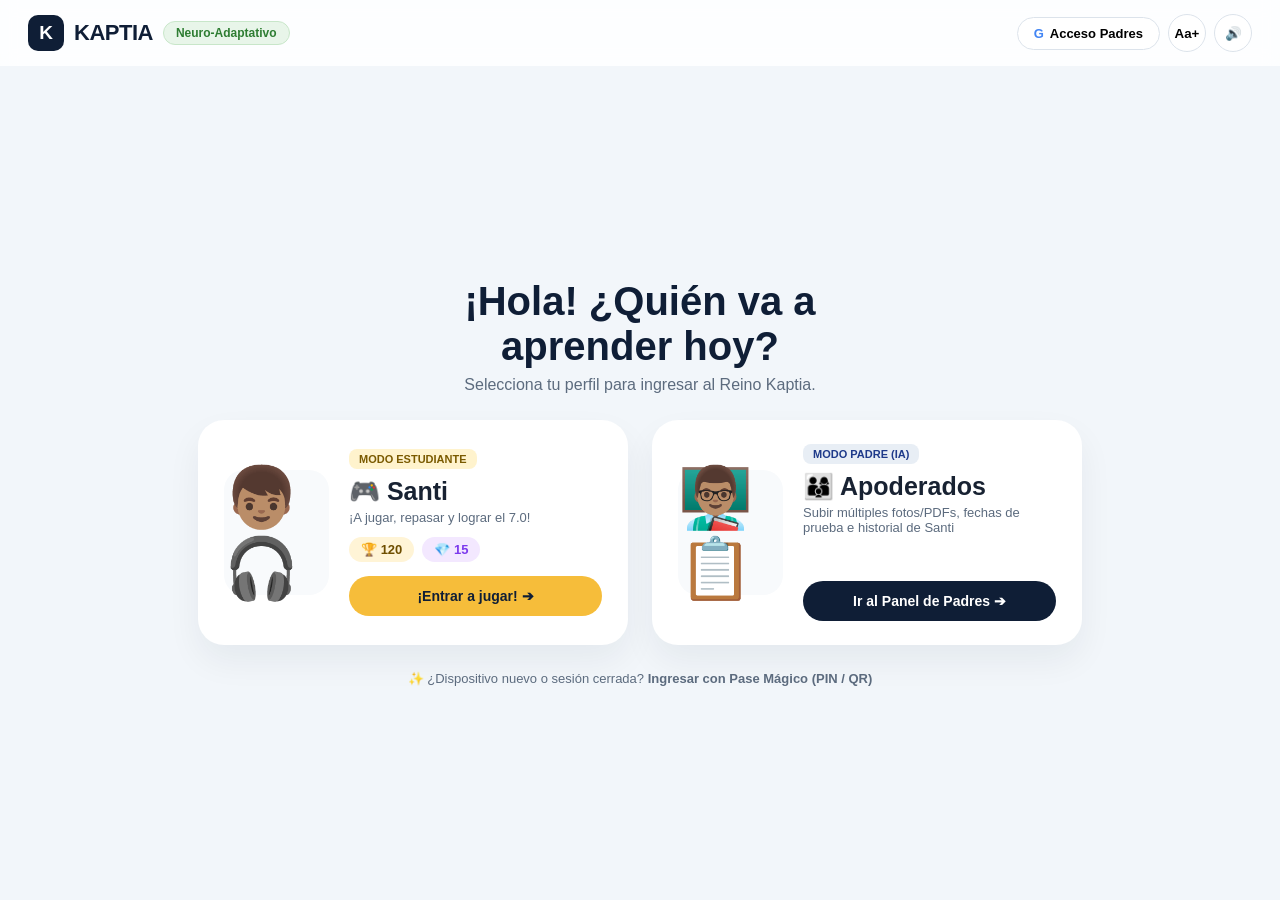
==== commit af69218e: "Cambio para actualizar en index tras la caida de Github no se publicó en la web. agregué un salto de" ====
--- a/MVP.html
+++ b/MVP.html
@@ -513,3 +513,4 @@
     <script src="app.js"></script>
 </body>
 </html>
+
--- a/styles.css
+++ b/styles.css
@@ -5,158 +5,1310 @@
     --emerald: #52B788;
     --emerald-btn: #58B889;
     --amber-gold: #F6BD3A;
+    --gem-purple: #7C3AED;
+    --gem-bg: #F3E8FF;
     --text-main: #182232;
     --text-muted: #5C6B7E;
     --white: #FFFFFF;
-}
-
-* { box-sizing: border-box; margin: 0; padding: 0; user-select: none; }
-body { font-family: 'Lexend', sans-serif; background-color: var(--bg-app); color: var(--text-main); min-height: 100dvh; overflow-x: hidden; }
-
-.screen { display: none; min-height: 100dvh; flex-direction: column; opacity: 0; transform: translateY(8px); transition: opacity 0.25s ease, transform 0.25s ease; }
-.screen.active { display: flex; opacity: 1; transform: translateY(0); }
-.hidden { display: none !important; }
-
-.top-bar { display: flex; align-items: center; justify-content: space-between; padding: 16px 36px; background: rgba(255, 255, 255, 0.85); backdrop-filter: blur(6px); }
-.brand-group { display: flex; align-items: center; gap: 12px; }
-.logo-k { width: 38px; height: 38px; border-radius: 10px; background: var(--navy-dark); color: white; font-weight: 800; font-size: 20px; display: flex; align-items: center; justify-content: center; }
-.brand-text { font-size: 24px; font-weight: 800; letter-spacing: -0.5px; color: var(--navy-dark); }
-.pill-neuro { background: #E8F5E9; color: #2E7D32; border: 1px solid #C8E6C9; padding: 5px 14px; border-radius: 999px; font-size: 13px; font-weight: 600; }
-.divider-v { width: 1px; height: 24px; background: #CBD5E1; }
-.user-pill, .points-pill-top { background: #E9EEF5; padding: 6px 16px; border-radius: 999px; font-weight: 600; font-size: 15px; }
-
-.top-actions { display: flex; align-items: center; gap: 10px; }
-.btn-google { background: white; border: 1px solid #DCE3EB; padding: 9px 18px; border-radius: 999px; font-family: inherit; font-weight: 600; font-size: 14px; cursor: pointer; display: flex; align-items: center; gap: 8px; }
-.g-icon { font-weight: 800; color: #4285F4; }
-.btn-circle { width: 42px; height: 42px; border-radius: 50%; border: 1px solid #DCE3EB; background: white; font-family: inherit; font-weight: 700; cursor: pointer; }
-.btn-back-pill { background: white; border: 1px solid #CBD5E1; padding: 8px 18px; border-radius: 999px; font-family: inherit; font-weight: 600; font-size: 14px; cursor: pointer; }
-
-.sub-nav-right { display: flex; justify-content: flex-end; gap: 18px; padding: 8px 42px 0; }
-.sub-link { background: none; border: none; font-family: inherit; font-size: 15px; font-weight: 600; color: var(--text-main); cursor: pointer; }
-
-.portal-container { flex: 1; display: flex; flex-direction: column; align-items: center; justify-content: center; padding: 20px; }
-.portal-heading { text-align: center; margin-bottom: 34px; }
-.portal-heading h1 { font-size: 44px; font-weight: 800; color: var(--navy-dark); line-height: 1.12; margin-bottom: 10px; }
-.portal-heading p { font-size: 18px; color: var(--text-muted); }
-
-.portal-cards { display: flex; gap: 32px; flex-wrap: wrap; justify-content: center; }
-.profile-card { background: white; border-radius: 28px; padding: 28px 32px; width: 430px; display: flex; align-items: center; gap: 22px; box-shadow: 0 18px 38px rgba(15, 30, 54, 0.06); cursor: pointer; transition: transform 0.2s; }
-.profile-card:hover { transform: translateY(-5px); }
-.profile-illustration { font-size: 68px; background: #F8FAFC; width: 120px; height: 140px; border-radius: 22px; display: flex; align-items: center; justify-content: center; flex-shrink: 0; }
-.role-tag { display: inline-block; font-size: 12px; font-weight: 800; padding: 5px 12px; border-radius: 8px; margin-bottom: 10px; }
+    --font-scale: 1;
+}
+
+body.large-font {
+    --font-scale: 1.12;
+}
+
+* {
+    box-sizing: border-box;
+    margin: 0;
+    padding: 0;
+    user-select: none;
+    -webkit-tap-highlight-color: transparent;
+}
+
+body {
+    font-family: 'Lexend', -apple-system, BlinkMacSystemFont, 'Segoe UI', sans-serif;
+    background-color: var(--bg-app);
+    color: var(--text-main);
+    min-height: 100dvh;
+    overflow-x: hidden;
+}
+
+/* ==========================================================================
+   SISTEMA DE TRANSICIONES Y BLOQUEO CERO SCROLL EN CÁPSULA
+   ========================================================================== */
+.screen {
+    display: none;
+    min-height: 100dvh;
+    flex-direction: column;
+    opacity: 0;
+    transform: translateY(8px);
+    transition: opacity 0.25s ease, transform 0.25s ease;
+}
+
+.screen.active {
+    display: flex;
+    opacity: 1;
+    transform: translateY(0);
+}
+
+.screen-locked-viewport.active {
+    height: 100dvh;
+    max-height: 100dvh;
+    overflow: hidden;
+}
+
+.hidden {
+    display: none !important;
+}
+
+/* ==========================================================================
+   BARRA SUPERIOR Y MONEDAS DUALES (ORO 🏆 + GEMAS 💎)
+   ========================================================================== */
+.top-bar {
+    display: flex;
+    align-items: center;
+    justify-content: space-between;
+    padding: 14px 28px;
+    background: rgba(255, 255, 255, 0.85);
+    backdrop-filter: blur(8px);
+    gap: 10px;
+}
+
+.compact-top-bar {
+    padding: 10px 20px;
+}
+
+.brand-group {
+    display: flex;
+    align-items: center;
+    gap: 10px;
+}
+
+.logo-k {
+    width: 36px;
+    height: 36px;
+    border-radius: 10px;
+    background: var(--navy-dark);
+    color: white;
+    font-weight: 800;
+    font-size: 19px;
+    display: flex;
+    align-items: center;
+    justify-content: center;
+}
+
+.brand-text {
+    font-size: 22px;
+    font-weight: 800;
+    letter-spacing: -0.5px;
+    color: var(--navy-dark);
+}
+
+.pill-neuro {
+    background: #E8F5E9;
+    color: #2E7D32;
+    border: 1px solid #C8E6C9;
+    padding: 4px 12px;
+    border-radius: 999px;
+    font-size: 12px;
+    font-weight: 600;
+}
+
+.divider-v {
+    width: 1px;
+    height: 22px;
+    background: #CBD5E1;
+}
+
+.user-pill {
+    background: #E9EEF5;
+    padding: 6px 14px;
+    border-radius: 999px;
+    font-weight: 600;
+    font-size: 14px;
+}
+
+.points-pill-top {
+    background: #FEF3C7;
+    color: #92400E;
+    border: 1px solid #FDE68A;
+    padding: 6px 14px;
+    border-radius: 999px;
+    font-weight: 800;
+    font-size: 14px;
+}
+
+.gems-pill-top {
+    background: var(--gem-bg);
+    color: var(--gem-purple);
+    border: 1px solid #DDD6FE;
+    padding: 6px 14px;
+    border-radius: 999px;
+    font-weight: 800;
+    font-size: 14px;
+}
+
+.mastery-pill-top {
+    background: #ECFDF5;
+    color: #065F46;
+    border: 1px solid #A7F3D0;
+    padding: 6px 12px;
+    border-radius: 999px;
+    font-weight: 700;
+    font-size: 13px;
+}
+
+.top-actions {
+    display: flex;
+    align-items: center;
+    gap: 8px;
+}
+
+.btn-google {
+    background: white;
+    border: 1px solid #DCE3EB;
+    padding: 8px 16px;
+    border-radius: 999px;
+    font-family: inherit;
+    font-weight: 600;
+    font-size: 13px;
+    cursor: pointer;
+    display: flex;
+    align-items: center;
+    gap: 6px;
+}
+
+.g-icon {
+    font-weight: 800;
+    color: #4285F4;
+}
+
+.btn-circle {
+    width: 38px;
+    height: 38px;
+    border-radius: 50%;
+    border: 1px solid #DCE3EB;
+    background: white;
+    font-family: inherit;
+    font-weight: 700;
+    cursor: pointer;
+}
+
+.btn-back-pill {
+    background: white;
+    border: 1px solid #CBD5E1;
+    padding: 7px 14px;
+    border-radius: 999px;
+    font-family: inherit;
+    font-weight: 600;
+    font-size: 13px;
+    cursor: pointer;
+}
+
+.sub-nav-right {
+    display: flex;
+    justify-content: flex-end;
+    gap: 16px;
+    padding: 6px 32px 0;
+}
+
+.sub-link {
+    background: none;
+    border: none;
+    font-family: inherit;
+    font-size: 14px;
+    font-weight: 700;
+    color: var(--text-main);
+    cursor: pointer;
+}
+
+/* ==========================================================================
+   PANTALLA 1: EL PORTAL
+   ========================================================================== */
+.portal-container {
+    flex: 1;
+    display: flex;
+    flex-direction: column;
+    align-items: center;
+    justify-content: center;
+    padding: 16px 20px;
+}
+
+.portal-heading {
+    text-align: center;
+    margin-bottom: 26px;
+}
+
+.portal-heading h1 {
+    font-size: calc(40px * var(--font-scale));
+    font-weight: 800;
+    color: var(--navy-dark);
+    line-height: 1.12;
+    margin-bottom: 8px;
+}
+
+.portal-heading p {
+    font-size: 16px;
+    color: var(--text-muted);
+}
+
+.portal-cards {
+    display: flex;
+    gap: 24px;
+    flex-wrap: wrap;
+    justify-content: center;
+    width: 100%;
+    max-width: 900px;
+}
+
+.profile-card {
+    background: white;
+    border-radius: 26px;
+    padding: 24px 26px;
+    flex: 1;
+    min-width: 300px;
+    max-width: 430px;
+    display: flex;
+    align-items: center;
+    gap: 20px;
+    box-shadow: 0 16px 34px rgba(15, 30, 54, 0.06);
+    cursor: pointer;
+    transition: transform 0.2s ease;
+}
+
+.profile-card:hover {
+    transform: translateY(-4px);
+}
+
+.profile-illustration {
+    font-size: 60px;
+    background: #F8FAFC;
+    width: 105px;
+    height: 125px;
+    border-radius: 20px;
+    display: flex;
+    align-items: center;
+    justify-content: center;
+    flex-shrink: 0;
+}
+
+.profile-info {
+    flex: 1;
+}
+
+.role-tag {
+    display: inline-block;
+    font-size: 11px;
+    font-weight: 800;
+    padding: 4px 10px;
+    border-radius: 8px;
+    margin-bottom: 8px;
+}
+
 .tag-student { background: #FFF3CD; color: #7A5A00; }
 .tag-parent { background: #E8EEF5; color: #1E3A8A; }
-.profile-info h2 { font-size: 28px; font-weight: 800; margin-bottom: 6px; }
-.profile-info p { font-size: 14px; color: var(--text-muted); margin-bottom: 14px; }
-.points-tag { background: #FFF4D6; color: #6E4E00; font-size: 13px; font-weight: 700; padding: 6px 14px; border-radius: 999px; display: inline-block; margin-bottom: 16px; }
-.spacer-tag { height: 43px; }
-
-.btn-portal-student { width: 100%; background: var(--amber-gold); color: var(--navy-dark); border: none; padding: 13px; border-radius: 999px; font-family: inherit; font-weight: 800; font-size: 15px; cursor: pointer; }
-.btn-portal-parent { width: 100%; background: var(--navy-dark); color: white; border: none; padding: 13px; border-radius: 999px; font-family: inherit; font-weight: 800; font-size: 15px; cursor: pointer; }
-.portal-footer { margin-top: 32px; }
-.link-magic-pass { background: none; border: none; font-family: inherit; font-size: 14px; color: var(--text-muted); cursor: pointer; }
-
-.main-wrapper { max-width: 1040px; width: 100%; margin: 0 auto; padding: 18px 28px 40px; }
-.page-title { text-align: center; font-size: 34px; font-weight: 800; color: var(--navy-dark); margin: 12px 0 32px; }
+
+.profile-info h2 {
+    font-size: 25px;
+    font-weight: 800;
+    margin-bottom: 4px;
+}
+
+.profile-info p {
+    font-size: 13px;
+    color: var(--text-muted);
+    margin-bottom: 12px;
+}
+
+.dual-currency-row {
+    display: flex;
+    gap: 8px;
+    margin-bottom: 14px;
+    flex-wrap: wrap;
+}
+
+.points-tag {
+    background: #FFF4D6;
+    color: #6E4E00;
+    font-size: 13px;
+    font-weight: 800;
+    padding: 5px 12px;
+    border-radius: 999px;
+}
+
+.gems-tag {
+    background: var(--gem-bg);
+    color: var(--gem-purple);
+    font-size: 13px;
+    font-weight: 800;
+    padding: 5px 12px;
+    border-radius: 999px;
+}
+
+.spacer-tag { height: 34px; }
+
+.btn-portal-student {
+    width: 100%;
+    background: var(--amber-gold);
+    color: var(--navy-dark);
+    border: none;
+    padding: 12px 16px;
+    border-radius: 999px;
+    font-family: inherit;
+    font-weight: 800;
+    font-size: 14px;
+    cursor: pointer;
+}
+
+.btn-portal-parent {
+    width: 100%;
+    background: var(--navy-dark);
+    color: white;
+    border: none;
+    padding: 12px 16px;
+    border-radius: 999px;
+    font-family: inherit;
+    font-weight: 800;
+    font-size: 14px;
+    cursor: pointer;
+}
+
+.portal-footer { margin-top: 24px; text-align: center; }
+.link-magic-pass {
+    background: none;
+    border: none;
+    font-family: inherit;
+    font-size: 13px;
+    color: var(--text-muted);
+    cursor: pointer;
+}
+
+/* ==========================================================================
+   PANTALLAS 2 Y 3: MUNDOS, FILTRO DE VIGENCIA Y SUB-MATERIAS
+   ========================================================================== */
+.main-wrapper {
+    max-width: 1040px;
+    width: 100%;
+    margin: 0 auto;
+    padding: 14px 24px 36px;
+}
+
+.page-title {
+    text-align: center;
+    font-size: calc(30px * var(--font-scale));
+    font-weight: 800;
+    color: var(--navy-dark);
+    margin: 8px 0 24px;
+}
+
 .fw-normal { font-weight: 500; }
 
-.worlds-grid { display: grid; grid-template-columns: repeat(auto-fit, minmax(410px, 1fr)); gap: 26px; }
-.world-card { border-radius: 26px; padding: 32px 34px; display: flex; align-items: center; gap: 28px; cursor: pointer; transition: transform 0.2s; }
+.topics-filter-bar {
+    display: flex;
+    justify-content: center;
+    gap: 10px;
+    margin-bottom: 22px;
+    flex-wrap: wrap;
+}
+
+.filter-pill {
+    border: 1.5px solid #CBD5E1;
+    background: white;
+    color: var(--text-muted);
+    padding: 9px 18px;
+    border-radius: 999px;
+    font-family: inherit;
+    font-size: 13px;
+    font-weight: 700;
+    cursor: pointer;
+}
+
+.filter-pill.active {
+    background: var(--navy-dark);
+    color: white;
+    border-color: var(--navy-dark);
+}
+
+.worlds-grid {
+    display: grid;
+    grid-template-columns: repeat(auto-fit, minmax(360px, 1fr));
+    gap: 22px;
+}
+
+.world-card {
+    border-radius: 24px;
+    padding: 26px 28px;
+    display: flex;
+    align-items: center;
+    gap: 22px;
+    cursor: pointer;
+    transition: transform 0.2s ease;
+    position: relative;
+}
+
 .world-card:hover { transform: translateY(-4px); }
+
 .world-green  { background-color: #D6F0DF; }
 .world-blue   { background-color: #D6ECFF; }
 .world-orange { background-color: #FFE8C2; }
 .world-purple { background-color: #F2D9F7; }
 
-.world-icon { font-size: 84px; width: 120px; text-align: center; flex-shrink: 0; }
-.world-content h2 { font-size: 28px; font-weight: 800; margin-bottom: 6px; }
-.world-content p { font-size: 16px; color: #334155; margin-bottom: 16px; }
-.btn-world { border: none; color: white; padding: 10px 24px; border-radius: 999px; font-family: inherit; font-weight: 700; font-size: 15px; cursor: pointer; }
+.world-icon {
+    font-size: 72px;
+    width: 96px;
+    text-align: center;
+    flex-shrink: 0;
+}
+
+.world-content { flex: 1; }
+
+.world-content h2 {
+    font-size: calc(24px * var(--font-scale));
+    font-weight: 800;
+    line-height: 1.15;
+    margin-bottom: 4px;
+}
+
+.world-content p {
+    font-size: 14px;
+    color: #334155;
+    margin-bottom: 10px;
+}
+
+.capsule-meta-badges {
+    display: flex;
+    gap: 6px;
+    flex-wrap: wrap;
+    margin-bottom: 8px;
+}
+
+.exam-date-badge {
+    background: rgba(255, 255, 255, 0.85);
+    color: var(--navy-dark);
+    font-size: 12px;
+    font-weight: 700;
+    padding: 4px 10px;
+    border-radius: 999px;
+}
+
+.exam-date-badge.expired {
+    background: #FEE2E2;
+    color: #991B1B;
+}
+
+.stars-badge {
+    background: rgba(255, 255, 255, 0.85);
+    color: #92400E;
+    font-size: 12px;
+    font-weight: 800;
+    padding: 4px 10px;
+    border-radius: 999px;
+}
+
+.ready-70-badge {
+    background: #10B981;
+    color: white;
+    font-size: 12px;
+    font-weight: 800;
+    padding: 4px 10px;
+    border-radius: 999px;
+}
+
+.btn-world {
+    border: none;
+    color: white;
+    padding: 9px 20px;
+    border-radius: 999px;
+    font-family: inherit;
+    font-weight: 700;
+    font-size: 14px;
+    cursor: pointer;
+}
+
 .btn-green  { background-color: #55B377; }
 .btn-blue   { background-color: #5B9BD5; }
 .btn-orange { background-color: #F09843; }
 .btn-purple { background-color: #A665B8; }
 
-.capsule-progress-track { width: 100%; height: 10px; background: rgba(255,255,255,0.65); border-radius: 999px; overflow: hidden; margin: 10px 0 8px; }
+.capsule-progress-track {
+    width: 100%;
+    height: 9px;
+    background: rgba(255,255,255,0.65);
+    border-radius: 999px;
+    overflow: hidden;
+    margin: 6px 0;
+}
+
 .capsule-progress-fill { height: 100%; border-radius: 999px; }
-.capsule-status-text { font-size: 14px; font-weight: 600; margin-bottom: 12px; display: block; }
-
-.breadcrumb-title { font-weight: 600; font-size: 16px; }
-.capsule-workspace { max-width: 860px; width: 100%; margin: 10px auto; padding: 0 20px; display: flex; flex-direction: column; gap: 18px; }
-.stages-pill-bar { background: #E6ECF2; padding: 8px; border-radius: 999px; display: flex; justify-content: space-between; gap: 8px; }
-.stage-step-btn { flex: 1; border: none; background: transparent; padding: 11px; border-radius: 999px; font-family: inherit; font-weight: 600; font-size: 14px; color: #475569; cursor: pointer; }
-.stage-step-btn.active { background: #76C893; color: white; font-weight: 700; }
-
-.capsule-focus-box { background: white; border-radius: 28px; padding: 18px; box-shadow: 0 12px 32px rgba(0,0,0,0.04); }
-.capsule-inner-pastel { background: #EAF9F0; border-radius: 22px; padding: 28px; text-align: center; }
-.capsule-counter-pill { background: white; display: inline-block; padding: 6px 18px; border-radius: 999px; font-size: 14px; font-weight: 700; margin-bottom: 18px; }
-.capsule-big-illustration { font-size: 92px; margin: 8px 0 16px; }
-.capsule-concept-title { font-size: 30px; font-weight: 800; margin-bottom: 12px; }
-.capsule-concept-desc { font-size: 18px; line-height: 1.5; max-width: 620px; margin: 0 auto; }
-.capsule-options-row { display: grid; grid-template-columns: repeat(auto-fit, minmax(200px, 1fr)); gap: 14px; margin-top: 22px; }
-.choice-btn { background: white; border: 2px solid #CBD5E1; padding: 16px; border-radius: 18px; font-family: inherit; font-size: 17px; font-weight: 700; cursor: pointer; }
-.choice-btn.correct { background: #55B377; color: white; }
-.choice-btn.wrong { background: #FEE2E2; color: #991B1B; }
-.capsule-footer { display: flex; justify-content: center; gap: 18px; }
-.btn-capsule-prev { background: white; border: 1px solid #CBD5E1; padding: 14px 32px; border-radius: 999px; font-family: inherit; cursor: pointer; }
-.btn-capsule-next { background: #76C893; color: white; border: none; padding: 14px 44px; border-radius: 999px; font-family: inherit; font-weight: 700; cursor: pointer; }
-
-/* REINO SQUISHY */
-.kingdom-top-row { display: flex; justify-content: space-between; align-items: center; margin-bottom: 24px; }
-.kingdom-title-box { background: white; border: 3px solid #1E293B; border-radius: 22px; padding: 14px 38px; }
-.kingdom-title-box h1 { font-size: 36px; font-weight: 800; }
-.kingdom-points-box { background: #FDE047; border: 3px solid white; padding: 14px 28px; border-radius: 999px; font-size: 22px; font-weight: 800; }
-.kingdom-columns { display: grid; grid-template-columns: 1fr 1.25fr; gap: 26px; }
-.gachapon-panel, .shelf-panel { background: white; border: 3px solid #1E293B; border-radius: 26px; padding: 26px; display: flex; flex-direction: column; align-items: center; justify-content: space-between; }
-.gachapon-visual { display: flex; flex-direction: column; align-items: center; margin: 10px 0; }
-.gachapon-dome { width: 190px; height: 170px; border-radius: 50%; background: linear-gradient(135deg, #E0F2FE, #BAE6FD); border: 4px solid #38BDF8; display: flex; flex-wrap: wrap; align-items: center; justify-content: center; gap: 8px; padding: 18px; font-size: 34px; }
-.gachapon-base { width: 160px; height: 110px; background: #FBBF24; border: 4px solid #F59E0B; border-radius: 0 0 22px 22px; margin-top: -12px; display: flex; flex-direction: column; align-items: center; justify-content: center; font-size: 28px; }
-.gachapon-status { font-weight: 700; color: var(--text-muted); margin: 12px 0; text-align: center; }
-.btn-gachapon-buy { background: #34D399; border: 3px solid #059669; color: white; padding: 14px 28px; border-radius: 999px; font-family: inherit; font-size: 16px; font-weight: 800; cursor: pointer; }
-.wooden-shelf { width: 100%; background: #E6A15C; border: 8px solid #C87D3B; border-radius: 20px; padding: 18px; display: grid; grid-template-columns: repeat(3, 1fr); gap: 16px; }
-.squishy-slot { background: rgba(255, 255, 255, 0.35); border-bottom: 10px solid #B56928; border-radius: 16px; height: 115px; display: flex; align-items: center; justify-content: center; cursor: pointer; }
-.squishy-emoji { font-size: 54px; }
-.squishy-locked { font-size: 32px; background: #7C4D2B; color: #FDE68A; width: 64px; height: 64px; border-radius: 50%; display: flex; align-items: center; justify-content: center; }
-
-/* PANEL PADRES Y PASE MÁGICO */
-.parent-panel-label { font-size: 18px; font-weight: 600; }
-.parent-tabs { display: flex; gap: 8px; background: #E2E8F0; padding: 5px; border-radius: 999px; }
-.parent-tab { border: none; background: transparent; padding: 8px 18px; border-radius: 999px; font-family: inherit; font-weight: 700; font-size: 14px; cursor: pointer; }
-.parent-tab.active { background: white; color: var(--navy-dark); }
-.parent-two-cols { display: grid; grid-template-columns: repeat(auto-fit, minmax(380px, 1fr)); gap: 28px; margin-top: 12px; }
-.parent-white-card { background: white; border-radius: 28px; padding: 32px; box-shadow: 0 14px 34px rgba(15, 30, 54, 0.05); }
-.parent-white-card h2 { font-size: 24px; font-weight: 800; text-align: center; margin-bottom: 18px; }
-.scanner-illustration { font-size: 64px; text-align: center; margin-bottom: 14px; }
-.small-label { display: block; font-size: 13px; font-weight: 700; color: var(--text-muted); margin-bottom: 6px; }
-.subject-pills-row { display: flex; gap: 8px; margin-bottom: 14px; }
-.subj-pill { flex: 1; border: none; padding: 9px; border-radius: 999px; font-family: inherit; font-weight: 700; font-size: 13px; background: #EDF2F7; cursor: pointer; }
-.subj-pill.active-subj { background: #D8B4FE; color: #3B0764; }
-.clean-input, .clean-textarea { width: 100%; padding: 12px; border-radius: 14px; border: 1.5px solid #CBD5E1; font-family: inherit; font-size: 14px; margin-bottom: 12px; }
-.dropzone-box { display: flex; align-items: center; justify-content: center; border: 2px dashed #CBD5E1; border-radius: 18px; padding: 26px; font-weight: 600; cursor: pointer; margin-bottom: 12px; background: #F8FAFC; }
-.btn-create-capsule { width: 100%; background: var(--emerald-btn); color: white; border: none; padding: 15px; border-radius: 16px; font-family: inherit; font-size: 16px; font-weight: 700; cursor: pointer; }
-.metrics-row { display: grid; grid-template-columns: 1fr 1fr; gap: 14px; margin-bottom: 20px; }
-.metric-box { border: 1.5px solid #E2E8F0; border-radius: 18px; padding: 16px; display: flex; align-items: center; gap: 12px; }
-.history-item { border: 1.5px solid #E2E8F0; border-radius: 16px; padding: 14px 18px; display: flex; justify-content: space-between; align-items: center; }
-
-.pill-active-student { background: #E2E8F0; padding: 6px 16px; border-radius: 999px; font-size: 13px; font-weight: 700; display: inline-block; margin-bottom: 16px; }
-.student-hero-row { display: flex; align-items: center; justify-content: center; gap: 18px; margin-bottom: 20px; }
-.avatar-circle-lg { width: 86px; height: 86px; border-radius: 50%; background: #E0F2FE; font-size: 48px; display: flex; align-items: center; justify-content: center; }
-.giant-name { font-size: 42px !important; margin: 0 !important; }
-.golden-points-banner { background: #FACC15; padding: 14px; border-radius: 999px; font-size: 20px; font-weight: 800; text-align: center; margin-bottom: 16px; }
-.student-progress-strip { display: flex; gap: 12px; margin-bottom: 16px; }
-.green-progress-pill { flex: 1; background: #DCFCE7; color: #166534; padding: 10px 16px; border-radius: 999px; font-weight: 700; font-size: 14px; }
-.subtitle-pass { text-align: center; color: var(--text-muted); font-size: 14px; margin-bottom: 20px; }
-.qr-and-pin-row { display: flex; align-items: center; justify-content: center; gap: 22px; margin-bottom: 24px; }
-.pin-display-box { background: #E8F1FB; padding: 18px 24px; border-radius: 18px; font-size: 26px; color: var(--navy-dark); }
-.pass-actions-row { display: flex; gap: 12px; }
-.btn-blue-pill { flex: 1; background: #2563EB; color: white; border: none; padding: 13px; border-radius: 999px; font-family: inherit; font-weight: 700; cursor: pointer; }
-.btn-gray-pill { background: #E8EEF5; color: var(--navy-dark); border: none; padding: 13px; border-radius: 999px; font-family: inherit; font-weight: 700; cursor: pointer; }
-
-/* MODALES */
-.modal-overlay { position: fixed; inset: 0; background: rgba(15, 30, 54, 0.55); backdrop-filter: blur(4px); display: flex; align-items: center; justify-content: center; z-index: 100; padding: 16px; }
-.modal-box { background: white; border-radius: 26px; max-width: 420px; width: 100%; padding: 28px; box-shadow: 0 24px 48px rgba(0,0,0,0.18); }
-.modal-box h3 { font-size: 22px; margin-bottom: 8px; }
-.modal-box p { font-size: 14px; color: var(--text-muted); margin-bottom: 16px; }
-.pin-huge-input { width: 100%; text-align: center; font-size: 32px; font-weight: 800; letter-spacing: 8px; padding: 12px; border-radius: 16px; border: 2px solid #93C5FD; margin-bottom: 14px; }
-.modal-buttons { display: flex; gap: 10px; margin-top: 8px; }
-.error-text { color: #DC2626; font-size: 13px; font-weight: 700; margin-bottom: 10px; }
+.capsule-status-text {
+    font-size: 13px;
+    font-weight: 700;
+    margin-bottom: 10px;
+    display: block;
+}
+
+/* ==========================================================================
+   PANTALLA 4: LA CÁPSULA DE ENFOQUE (CERO SCROLL + DETECTOR ANTI-AZAR)
+   ========================================================================== */
+.breadcrumb-title {
+    font-weight: 700;
+    font-size: 14px;
+    color: var(--navy-dark);
+}
+
+.capsule-workspace {
+    max-width: 840px;
+    width: 100%;
+    flex: 1;
+    margin: 0 auto;
+    padding: 8px 18px 14px;
+    display: flex;
+    flex-direction: column;
+    justify-content: space-between;
+    gap: 10px;
+    overflow: hidden;
+}
+
+.stages-pill-bar {
+    background: #E6ECF2;
+    padding: 6px;
+    border-radius: 999px;
+    display: flex;
+    justify-content: space-between;
+    gap: 6px;
+}
+
+.stage-step-btn {
+    flex: 1;
+    border: none;
+    background: transparent;
+    padding: 8px 10px;
+    border-radius: 999px;
+    font-family: inherit;
+    font-weight: 600;
+    font-size: 13px;
+    color: #475569;
+    cursor: pointer;
+    white-space: nowrap;
+    overflow: hidden;
+    text-overflow: ellipsis;
+}
+
+.stage-step-btn.active {
+    background: #76C893;
+    color: white;
+    font-weight: 700;
+}
+
+/* Banner Modo Calma (Anti-Impulsividad) */
+.calm-banner {
+    background: #FEF3C7;
+    border: 2px solid #F59E0B;
+    border-radius: 16px;
+    padding: 8px 14px;
+    text-align: center;
+}
+
+.calm-banner-text {
+    font-size: 13px;
+    color: #92400E;
+    margin-bottom: 6px;
+}
+
+.calm-progress-track {
+    width: 100%;
+    height: 7px;
+    background: #FDE68A;
+    border-radius: 999px;
+    overflow: hidden;
+}
+
+.calm-progress-fill {
+    width: 100%;
+    height: 100%;
+    background: #D97706;
+    transition: width 2.4s linear;
+}
+
+.capsule-focus-box {
+    background: white;
+    border-radius: 24px;
+    padding: 14px;
+    box-shadow: 0 10px 28px rgba(0,0,0,0.04);
+    flex: 1;
+    display: flex;
+    flex-direction: column;
+    justify-content: center;
+    overflow: hidden;
+}
+
+.capsule-inner-pastel {
+    background: #EAF9F0;
+    border-radius: 20px;
+    padding: 20px 24px;
+    text-align: center;
+    height: 100%;
+    display: flex;
+    flex-direction: column;
+    justify-content: center;
+    align-items: center;
+}
+
+.capsule-counter-pill {
+    background: white;
+    display: inline-block;
+    padding: 5px 14px;
+    border-radius: 999px;
+    font-size: 13px;
+    font-weight: 700;
+    margin-bottom: 10px;
+}
+
+.capsule-big-illustration {
+    font-size: 68px;
+    margin: 4px 0 10px;
+}
+
+.capsule-concept-title {
+    font-size: calc(25px * var(--font-scale));
+    font-weight: 800;
+    margin-bottom: 8px;
+    line-height: 1.2;
+}
+
+.capsule-concept-desc {
+    font-size: calc(16px * var(--font-scale));
+    line-height: 1.45;
+    max-width: 600px;
+    margin: 0 auto;
+}
+
+.capsule-options-row {
+    display: grid;
+    grid-template-columns: repeat(auto-fit, minmax(190px, 1fr));
+    gap: 10px;
+    margin-top: 14px;
+    width: 100%;
+}
+
+.choice-btn {
+    background: white;
+    border: 2px solid #CBD5E1;
+    border-bottom-width: 5px;
+    padding: 13px 14px;
+    border-radius: 16px;
+    font-family: inherit;
+    font-size: 15px;
+    font-weight: 700;
+    cursor: pointer;
+    transition: all 0.15s;
+}
+
+.choice-btn:hover:not(:disabled) {
+    border-color: #55B377;
+    transform: translateY(-2px);
+}
+
+.choice-btn.calm-locked {
+    opacity: 0.5;
+    cursor: not-allowed;
+}
+
+.choice-btn.correct {
+    background: #55B377;
+    border-color: #2E7D32;
+    color: white;
+}
+
+.choice-btn.wrong {
+    background: #FEE2E2;
+    border-color: #FCA5A5;
+    color: #991B1B;
+}
+
+.capsule-footer {
+    display: flex;
+    justify-content: center;
+    gap: 14px;
+}
+
+.btn-capsule-prev {
+    background: white;
+    border: 1px solid #CBD5E1;
+    padding: 12px 24px;
+    border-radius: 999px;
+    font-family: inherit;
+    font-size: 15px;
+    font-weight: 600;
+    cursor: pointer;
+}
+
+.btn-capsule-next {
+    background: #76C893;
+    color: white;
+    border: none;
+    padding: 12px 32px;
+    border-radius: 999px;
+    font-family: inherit;
+    font-size: 15px;
+    font-weight: 700;
+    cursor: pointer;
+}
+
+/* ==========================================================================
+   PANTALLA 5: EL REINO SQUISHY
+   ========================================================================== */
+.kingdom-top-row {
+    display: flex;
+    justify-content: space-between;
+    align-items: center;
+    margin-bottom: 20px;
+    gap: 12px;
+    flex-wrap: wrap;
+}
+
+.kingdom-title-box {
+    background: white;
+    border: 3px solid #1E293B;
+    border-radius: 20px;
+    padding: 10px 28px;
+}
+
+.kingdom-title-box h1 { font-size: 30px; font-weight: 800; }
+
+.kingdom-currencies {
+    display: flex;
+    gap: 10px;
+    flex-wrap: wrap;
+}
+
+.kingdom-points-box {
+    background: #FDE047;
+    border: 3px solid white;
+    padding: 10px 20px;
+    border-radius: 999px;
+    font-size: 17px;
+    font-weight: 800;
+}
+
+.kingdom-gems-box {
+    background: var(--gem-bg);
+    color: var(--gem-purple);
+    border: 3px solid white;
+    padding: 10px 20px;
+    border-radius: 999px;
+    font-size: 17px;
+    font-weight: 800;
+}
+
+.kingdom-columns {
+    display: grid;
+    grid-template-columns: 1fr 1.25fr;
+    gap: 22px;
+}
+
+.gachapon-panel, .shelf-panel {
+    background: white;
+    border: 3px solid #1E293B;
+    border-radius: 24px;
+    padding: 22px;
+    display: flex;
+    flex-direction: column;
+    align-items: center;
+    justify-content: space-between;
+}
+
+.gachapon-dome {
+    width: 170px;
+    height: 155px;
+    border-radius: 50%;
+    background: linear-gradient(135deg, #E0F2FE, #BAE6FD);
+    border: 4px solid #38BDF8;
+    display: flex;
+    flex-wrap: wrap;
+    align-items: center;
+    justify-content: center;
+    gap: 6px;
+    padding: 14px;
+    font-size: 30px;
+}
+
+.gachapon-base {
+    width: 145px;
+    height: 95px;
+    background: #FBBF24;
+    border: 4px solid #F59E0B;
+    border-radius: 0 0 20px 20px;
+    margin-top: -10px;
+    display: flex;
+    flex-direction: column;
+    align-items: center;
+    justify-content: center;
+    font-size: 24px;
+}
+
+.gachapon-status {
+    font-weight: 700;
+    color: var(--text-muted);
+    margin: 10px 0;
+    text-align: center;
+    font-size: 14px;
+}
+
+.gachapon-buttons-stack {
+    display: flex;
+    flex-direction: column;
+    gap: 8px;
+    width: 100%;
+}
+
+.btn-gachapon-buy {
+    background: #34D399;
+    border: 2px solid #059669;
+    color: white;
+    padding: 12px 20px;
+    border-radius: 999px;
+    font-family: inherit;
+    font-size: 14px;
+    font-weight: 800;
+    cursor: pointer;
+}
+
+.btn-gachapon-mythic {
+    background: var(--gem-purple);
+    border: 2px solid #5B21B6;
+    color: white;
+    padding: 12px 20px;
+    border-radius: 999px;
+    font-family: inherit;
+    font-size: 14px;
+    font-weight: 800;
+    cursor: pointer;
+}
+
+.wooden-shelf {
+    width: 100%;
+    background: #E6A15C;
+    border: 7px solid #C87D3B;
+    border-radius: 18px;
+    padding: 14px;
+    display: grid;
+    grid-template-columns: repeat(3, 1fr);
+    gap: 12px;
+}
+
+.squishy-slot {
+    background: rgba(255, 255, 255, 0.35);
+    border-bottom: 8px solid #B56928;
+    border-radius: 14px;
+    height: 105px;
+    display: flex;
+    flex-direction: column;
+    align-items: center;
+    justify-content: center;
+    cursor: pointer;
+}
+
+.squishy-emoji { font-size: 48px; }
+.squishy-locked {
+    font-size: 26px;
+    background: #7C4D2B;
+    color: #FDE68A;
+    width: 54px;
+    height: 54px;
+    border-radius: 50%;
+    display: flex;
+    align-items: center;
+    justify-content: center;
+}
+
+/* ==========================================================================
+   PANTALLA 6: PANEL DE APODERADOS (MULTI-UPLOAD + MOBILE CAMERA)
+   ========================================================================== */
+.parent-panel-label { font-size: 16px; font-weight: 700; }
+
+.parent-tabs {
+    display: flex;
+    gap: 6px;
+    background: #E2E8F0;
+    padding: 4px;
+    border-radius: 999px;
+}
+
+.parent-tab {
+    border: none;
+    background: transparent;
+    padding: 7px 14px;
+    border-radius: 999px;
+    font-family: inherit;
+    font-weight: 700;
+    font-size: 13px;
+    cursor: pointer;
+}
+
+.parent-tab.active {
+    background: white;
+    color: var(--navy-dark);
+}
+
+.parent-two-cols {
+    display: grid;
+    grid-template-columns: repeat(auto-fit, minmax(340px, 1fr));
+    gap: 22px;
+    margin-top: 8px;
+}
+
+.parent-white-card {
+    background: white;
+    border-radius: 24px;
+    padding: 24px;
+    box-shadow: 0 12px 28px rgba(15, 30, 54, 0.05);
+}
+
+.parent-white-card h2 {
+    font-size: 21px;
+    font-weight: 800;
+    text-align: center;
+    margin-bottom: 14px;
+}
+
+.api-key-box {
+    background: #F1F5F9;
+    padding: 10px 12px;
+    border-radius: 14px;
+    margin-bottom: 12px;
+    border: 1px solid #CBD5E1;
+}
+
+.api-key-row { display: flex; gap: 8px; }
+.api-status-label {
+    font-size: 12px;
+    color: #059669;
+    font-weight: 700;
+    display: block;
+    margin-top: 4px;
+}
+
+.small-label {
+    display: block;
+    font-size: 12px;
+    font-weight: 700;
+    color: var(--text-muted);
+    margin-bottom: 5px;
+}
+
+.subject-pills-row {
+    display: flex;
+    gap: 6px;
+    margin-bottom: 12px;
+    flex-wrap: wrap;
+}
+
+.subj-pill {
+    flex: 1;
+    border: none;
+    padding: 8px 10px;
+    border-radius: 999px;
+    font-family: inherit;
+    font-weight: 700;
+    font-size: 12px;
+    background: #EDF2F7;
+    cursor: pointer;
+}
+
+.subj-pill.active-subj {
+    background: #D8B4FE;
+    color: #3B0764;
+}
+
+.form-two-cols {
+    display: grid;
+    grid-template-columns: 1.2fr 1fr;
+    gap: 10px;
+}
+
+.clean-input, .clean-textarea {
+    width: 100%;
+    padding: 10px 12px;
+    border-radius: 12px;
+    border: 1.5px solid #CBD5E1;
+    font-family: inherit;
+    font-size: 13px;
+    margin-bottom: 10px;
+    user-select: text;
+}
+
+.upload-buttons-dual {
+    display: grid;
+    grid-template-columns: 1fr 1fr;
+    gap: 10px;
+    margin-bottom: 10px;
+}
+
+.dropzone-box, .camera-box {
+    display: flex;
+    align-items: center;
+    justify-content: center;
+    text-align: center;
+    border: 2px dashed #94A3B8;
+    border-radius: 14px;
+    padding: 14px 10px;
+    font-weight: 700;
+    font-size: 13px;
+    cursor: pointer;
+    background: #F8FAFC;
+}
+
+.camera-box {
+    border-color: #60A5FA;
+    background: #EFF6FF;
+    color: #1E3A8A;
+}
+
+.attached-files-list {
+    display: flex;
+    flex-wrap: wrap;
+    gap: 6px;
+    margin-bottom: 10px;
+}
+
+.file-chip {
+    background: #E0F2FE;
+    color: #0369A1;
+    font-size: 12px;
+    font-weight: 700;
+    padding: 5px 10px;
+    border-radius: 999px;
+    display: flex;
+    align-items: center;
+    gap: 6px;
+}
+
+.file-chip button {
+    background: none;
+    border: none;
+    color: #0369A1;
+    font-weight: 800;
+    cursor: pointer;
+}
+
+.ai-loading-banner {
+    background: #ECFDF5;
+    border: 1.5px solid #6EE7B7;
+    color: #065F46;
+    padding: 10px;
+    border-radius: 12px;
+    margin-bottom: 10px;
+    text-align: center;
+    font-weight: 700;
+    font-size: 13px;
+}
+
+.btn-create-capsule {
+    width: 100%;
+    background: var(--emerald-btn);
+    color: white;
+    border: none;
+    padding: 14px;
+    border-radius: 14px;
+    font-family: inherit;
+    font-size: 15px;
+    font-weight: 700;
+    cursor: pointer;
+}
+
+.metrics-row {
+    display: grid;
+    grid-template-columns: 1fr 1fr;
+    gap: 12px;
+    margin-bottom: 16px;
+}
+
+.metric-box {
+    border: 1.5px solid #E2E8F0;
+    border-radius: 16px;
+    padding: 12px;
+    display: flex;
+    align-items: center;
+    gap: 10px;
+}
+
+.metric-icon { font-size: 24px; }
+.metric-box strong { display: block; font-size: 20px; }
+
+.history-list {
+    display: flex;
+    flex-direction: column;
+    gap: 10px;
+}
+
+.history-item {
+    border: 1.5px solid #E2E8F0;
+    border-radius: 14px;
+    padding: 12px 14px;
+    display: flex;
+    justify-content: space-between;
+    align-items: center;
+    font-size: 13px;
+}
+
+/* Vista Pase Mágico */
+.pill-active-student {
+    background: #E2E8F0;
+    padding: 5px 14px;
+    border-radius: 999px;
+    font-size: 12px;
+    font-weight: 700;
+    display: inline-block;
+    margin-bottom: 12px;
+}
+
+.student-hero-row {
+    display: flex;
+    align-items: center;
+    justify-content: center;
+    gap: 14px;
+    margin-bottom: 16px;
+}
+
+.avatar-circle-lg {
+    width: 72px;
+    height: 72px;
+    border-radius: 50%;
+    background: #E0F2FE;
+    font-size: 40px;
+    display: flex;
+    align-items: center;
+    justify-content: center;
+}
+
+.giant-name { font-size: 34px !important; margin: 0 !important; }
+
+.golden-points-banner {
+    background: #FACC15;
+    padding: 12px;
+    border-radius: 999px;
+    font-size: 16px;
+    font-weight: 800;
+    text-align: center;
+    margin-bottom: 16px;
+}
+
+.subtitle-pass {
+    text-align: center;
+    color: var(--text-muted);
+    font-size: 13px;
+    margin-bottom: 16px;
+}
+
+.qr-and-pin-row {
+    display: flex;
+    align-items: center;
+    justify-content: center;
+    gap: 18px;
+    margin-bottom: 20px;
+    flex-wrap: wrap;
+}
+
+.pin-display-box {
+    background: #E8F1FB;
+    padding: 14px 20px;
+    border-radius: 16px;
+    font-size: 22px;
+    color: var(--navy-dark);
+}
+
+.pass-actions-row { display: flex; gap: 10px; }
+
+.btn-blue-pill {
+    flex: 1;
+    background: #2563EB;
+    color: white;
+    border: none;
+    padding: 11px 16px;
+    border-radius: 999px;
+    font-family: inherit;
+    font-weight: 700;
+    cursor: pointer;
+}
+
+.btn-gray-pill {
+    background: #E8EEF5;
+    color: var(--navy-dark);
+    border: none;
+    padding: 11px 16px;
+    border-radius: 999px;
+    font-family: inherit;
+    font-weight: 700;
+    cursor: pointer;
+}
+
+.btn-sm { padding: 8px 12px; font-size: 12px; }
+
+/* ==========================================================================
+   MODALES
+   ========================================================================== */
+.modal-overlay {
+    position: fixed;
+    inset: 0;
+    background: rgba(15, 30, 54, 0.55);
+    backdrop-filter: blur(4px);
+    display: flex;
+    align-items: center;
+    justify-content: center;
+    z-index: 100;
+    padding: 14px;
+}
+
+.modal-box {
+    background: white;
+    border-radius: 24px;
+    max-width: 410px;
+    width: 100%;
+    padding: 24px;
+    box-shadow: 0 20px 44px rgba(0,0,0,0.18);
+}
+
+.modal-box h3 { font-size: 20px; margin-bottom: 6px; }
+.modal-box p { font-size: 13px; color: var(--text-muted); margin-bottom: 14px; }
+
+.pin-huge-input {
+    width: 100%;
+    text-align: center;
+    font-size: 28px;
+    font-weight: 800;
+    letter-spacing: 8px;
+    padding: 10px;
+    border-radius: 14px;
+    border: 2px solid #93C5FD;
+    margin-bottom: 12px;
+}
+
+.modal-buttons { display: flex; gap: 8px; margin-top: 8px; }
+.error-text { color: #DC2626; font-size: 12px; font-weight: 700; margin-bottom: 8px; }
+
+/* ==========================================================================
+   OPTIMIZACIÓN MOBILE-FIRST (CELULARES VERTICALES Y PANTALLAS COMPACTAS)
+   ========================================================================== */
+@media (max-width: 768px) {
+    .hide-mobile { display: none !important; }
+    .top-bar { padding: 10px 14px; }
+    .brand-text { font-size: 18px; }
+    .portal-heading h1 { font-size: 28px; }
+    .profile-card { padding: 18px; gap: 14px; }
+    .profile-illustration { width: 78px; height: 92px; font-size: 44px; }
+    .worlds-grid { grid-template-columns: 1fr; gap: 14px; }
+    .world-card { padding: 20px; gap: 16px; }
+    .world-icon { font-size: 54px; width: 72px; }
+    .kingdom-columns { grid-template-columns: 1fr; }
+    .form-two-cols, .upload-buttons-dual { grid-template-columns: 1fr; }
+    .stage-step-btn { font-size: 11px; padding: 7px 6px; }
+    .capsule-big-illustration { font-size: 48px; margin: 2px 0 6px; }
+    .capsule-concept-title { font-size: 20px; }
+    .capsule-concept-desc { font-size: 14px; }
+    .choice-btn { padding: 11px; font-size: 14px; }
+}
+
+@media (max-width: 480px) {
+    .hide-xs { display: none !important; }
+}
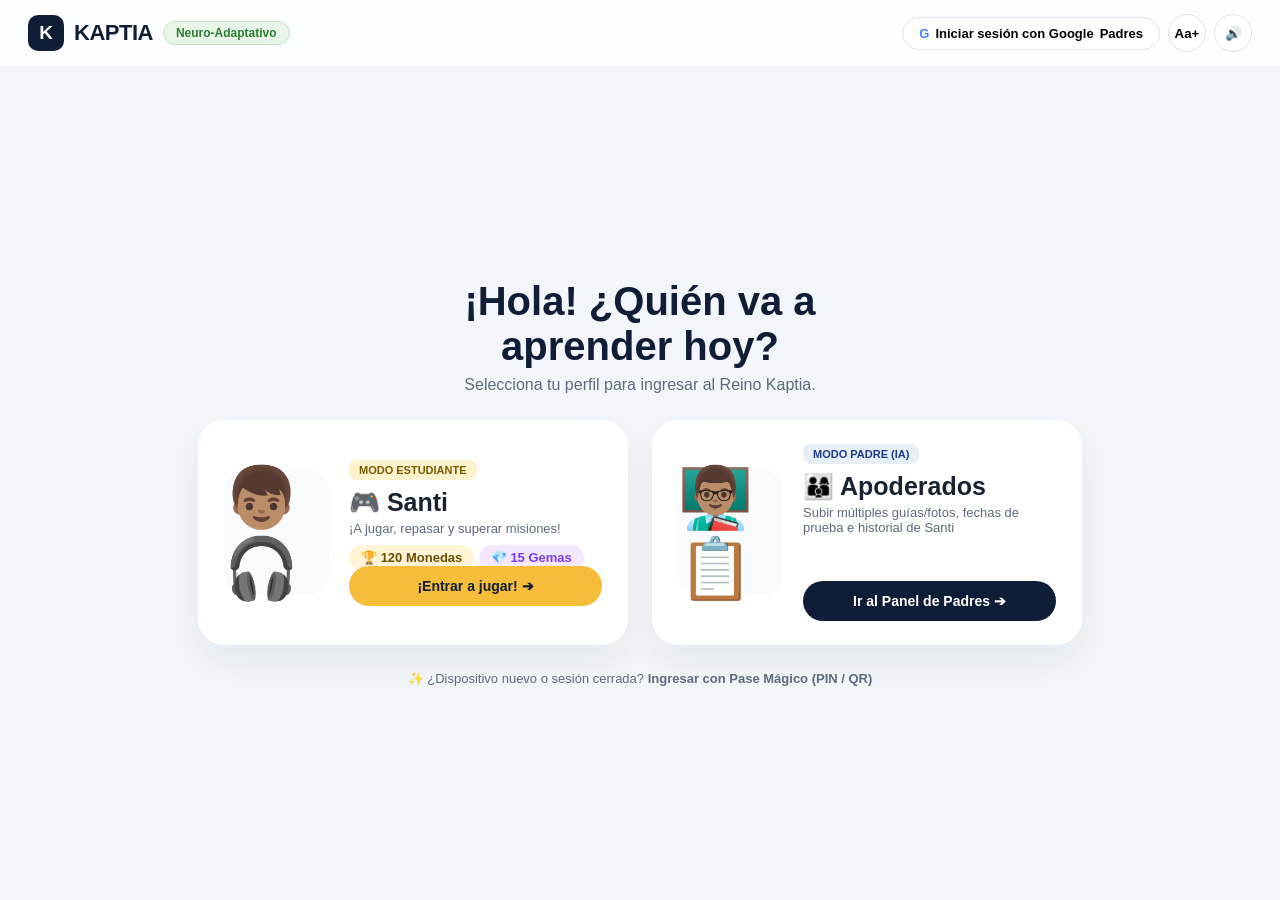
==== commit 5f2f0772: "Update MVP.html" ====
--- a/MVP.html
+++ b/MVP.html
@@ -21,14 +21,14 @@
             <div class="brand-group">
                 <div class="logo-k">K</div>
                 <span class="brand-text">KAPTIA</span>
-                <span class="pill-neuro hide-mobile">Neuro-Adaptativo</span>
+                <span class="pill-neuro">Neuro-Adaptativo</span>
             </div>
             <div class="top-actions">
                 <button class="btn-google" onclick="openParentLoginModal()">
-                    <span class="g-icon">G</span> <span class="hide-xs">Acceso Padres</span>
+                    <span class="g-icon">G</span> <span class="hide-xs">Iniciar sesión con Google</span><span class="show-xs">Padres</span>
                 </button>
-                <button class="btn-circle" onclick="toggleFontSize()" title="Tamaño de texto">Aa+</button>
-                <button class="btn-circle" onclick="toggleSound()" title="Sonido">🔊</button>
+                <button class="btn-circle" onclick="toggleFontSize()" title="Cambiar tamaño de texto">Aa+</button>
+                <button class="btn-circle" id="btn-sound-portal" onclick="toggleSound()" title="Sonido">🔊</button>
             </div>
         </header>
 
@@ -45,10 +45,10 @@
                     <div class="profile-info">
                         <span class="role-tag tag-student">MODO ESTUDIANTE</span>
                         <h2 id="portal-student-name">🎮 Santi</h2>
-                        <p>¡A jugar, repasar y lograr el 7.0!</p>
-                        <div class="dual-currency-row">
-                            <span class="points-tag">🏆 <span class="points-val">120</span></span>
-                            <span class="gems-tag">💎 <span class="gems-val">15</span></span>
+                        <p>¡A jugar, repasar y superar misiones!</p>
+                        <div class="currency-badges-row">
+                            <span class="points-tag">🏆 <span class="points-val">120</span> Monedas</span>
+                            <span class="gems-tag">💎 <span class="gems-val">15</span> Gemas</span>
                         </div>
                         <button class="btn-portal-student">¡Entrar a jugar! ➔</button>
                     </div>
@@ -60,8 +60,8 @@
                     <div class="profile-info">
                         <span class="role-tag tag-parent">MODO PADRE (IA)</span>
                         <h2>👨‍👩‍👦 Apoderados</h2>
-                        <p>Subir múltiples fotos/PDFs, fechas de prueba e historial de <span class="student-name-ref">Santi</span></p>
-                        <div class="spacer-tag hide-mobile"></div>
+                        <p>Subir múltiples guías/fotos, fechas de prueba e historial de <span class="student-name-ref">Santi</span></p>
+                        <div class="spacer-tag"></div>
                         <button class="btn-portal-parent">Ir al Panel de Padres ➔</button>
                     </div>
                 </div>
@@ -87,7 +87,7 @@
             </div>
             <div class="top-actions">
                 <div class="points-pill-top">🏆 <span class="points-val">120</span></div>
-                <div class="gems-pill-top" title="Gemas de Esfuerzo por Repasar">💎 <span class="gems-val">15</span></div>
+                <div class="gems-pill-top">💎 <span class="gems-val">15</span></div>
                 <button class="btn-circle" onclick="toggleSound()">🔊</button>
             </div>
         </header>
@@ -153,7 +153,7 @@
             <div class="top-actions">
                 <div class="points-pill-top">🏆 <span class="points-val">120</span></div>
                 <div class="gems-pill-top">💎 <span class="gems-val">15</span></div>
-                <button class="btn-circle hide-xs" onclick="toggleSound()">🔊</button>
+                <button class="btn-circle" onclick="toggleSound()">🔊</button>
             </div>
         </header>
 
@@ -163,15 +163,15 @@
         </div>
 
         <div class="main-wrapper">
-            <h1 class="page-title" style="margin-bottom:14px;">Elige tu misión de estudio:</h1>
-
-            <!-- Selector entre Pruebas Vigentes y Baúl de Pruebas Pasadas -->
+            <h1 class="page-title">¡Elige tu cápsula para llegar al 7.0! 🌟</h1>
+
+            <!-- Filtro de Vigencia por Fecha de Prueba -->
             <div class="topics-filter-bar">
-                <button id="btn-filter-active" class="filter-pill active" onclick="setTopicsFilter('active')">
-                    🎯 Pruebas Vigentes (Dan Puntos y Gemas 💎)
+                <button id="filter-active-caps" class="filter-pill active" onclick="setTopicsFilter('active')">
+                    📅 Próximas Pruebas (Activas)
                 </button>
-                <button id="btn-filter-archived" class="filter-pill" onclick="setTopicsFilter('archived')">
-                    🏅 Baúl de Pruebas Rendidas
+                <button id="filter-archived-caps" class="filter-pill" onclick="setTopicsFilter('archived')">
+                    📦 Baúl de Pruebas Rendidas
                 </button>
             </div>
 
@@ -180,33 +180,32 @@
     </section>
 
     <!-- ==================================================================
-         PANTALLA 4: LA CÁPSULA DE ENFOQUE (100dvh CERO SCROLL + ANTI-AZAR)
-         ================================================================== -->
-    <section id="screen-capsule" class="screen screen-locked-viewport">
-        <header class="top-bar compact-top-bar">
+         PANTALLA 4: LA CÁPSULA DE ENFOQUE (CON DETECTOR ANTI-AZAR)
+         ================================================================== -->
+    <section id="screen-capsule" class="screen">
+        <header class="top-bar">
             <div class="brand-group">
-                <button class="btn-back-pill" onclick="navigateTo('screen-topics')">⬅ Cápsulas</button>
-                <div id="capsule-breadcrumb" class="breadcrumb-title">Ciencias • Las Plantas</div>
-            </div>
+                <button class="btn-back-pill" onclick="navigateTo('screen-topics')">🏠 Cápsulas</button>
+            </div>
+            <div id="capsule-breadcrumb" class="breadcrumb-title">Ciencias • Las Plantas</div>
             <div class="top-actions">
-                <span id="capsule-mastery-pill" class="mastery-pill-top">⭐ 1/5 Repasos</span>
                 <div class="points-pill-top">🏆 <span class="points-val">120</span></div>
                 <div class="gems-pill-top">💎 <span class="gems-val">15</span></div>
+                <button class="btn-circle" onclick="toggleSound()">🔊</button>
             </div>
         </header>
 
         <div class="capsule-workspace">
-            <!-- Barra de 4 Etapas -->
+            <!-- Cinta Informativa del Efecto 7.0 (Repaso Actual y Moneda en Juego) -->
+            <div id="capsule-mastery-banner" class="mastery-banner"></div>
+
+            <!-- Barra de 4 Etapas con Paso 4 Dinámico -->
             <div id="capsule-stages-bar" class="stages-pill-bar"></div>
 
-            <!-- Banner Detector Anti-Azar (Modo Calma de Detective) -->
-            <div id="calm-mode-banner" class="calm-banner hidden">
-                <div class="calm-banner-text">
-                    🧘‍♂️ <strong>¡Pausa de Detective!</strong> Respondiste muy rápido. Respira y lee con calma...
-                </div>
-                <div class="calm-progress-track">
-                    <div id="calm-progress-fill" class="calm-progress-fill"></div>
-                </div>
+            <!-- Aviso de Modo Calma Anti-Impulsividad (Se muestra solo si respondió en <1.8s) -->
+            <div id="calm-mode-banner" class="calm-mode-alert hidden">
+                <div class="calm-text">🧘 <strong>Modo Calma de Detective:</strong> ¡Vas muy rápido! Respira y lee las palabras clave...</div>
+                <div class="calm-progress-track"><div id="calm-progress-bar" class="calm-progress-fill"></div></div>
             </div>
 
             <!-- Tarjeta Central de Enfoque -->
@@ -218,7 +217,7 @@
     </section>
 
     <!-- ==================================================================
-         PANTALLA 5: EL REINO SQUISHY (CON MONEDAS 🏆 Y GEMAS 💎)
+         PANTALLA 5: EL REINO SQUISHY (TIRADA SIMPLE 🏆 + TIRADA MÍTICA 💎)
          ================================================================== -->
     <section id="screen-kingdom" class="screen">
         <header class="top-bar">
@@ -237,9 +236,13 @@
                 <div class="kingdom-title-box">
                     <h1>El Reino Squishy</h1>
                 </div>
-                <div class="kingdom-currencies">
-                    <div class="kingdom-points-box">🏆 Monedas: <span class="points-val">120</span></div>
-                    <div class="kingdom-gems-box">💎 Gemas de Repaso: <span class="gems-val">15</span></div>
+                <div class="kingdom-currencies-row">
+                    <div class="kingdom-points-box">
+                        Monedas: <span class="points-val">120</span> 🏆
+                    </div>
+                    <div class="kingdom-gems-box">
+                        Gemas de Repaso: <span class="gems-val">15</span> 💎
+                    </div>
                 </div>
             </div>
 
@@ -258,13 +261,13 @@
                             <div class="gachapon-exit">🎁</div>
                         </div>
                     </div>
-                    <p id="gachapon-msg" class="gachapon-status">¡Canjea tus Monedas 🏆 o Gemas de Esfuerzo 💎!</p>
+                    <p id="gachapon-msg" class="gachapon-status">¡Usa tus Monedas 🏆 o tus Gemas de Repaso 💎 para abrir una cápsula!</p>
                     <div class="gachapon-buttons-stack">
-                        <button class="btn-gachapon-buy" onclick="buySquishyCapsule('normal')">
-                            🪙 Tirada Simple (40 🏆)
+                        <button class="btn-gachapon-buy" onclick="buySquishyCapsule('simple')">
+                            🪙 Tirada Simple (40 🏆 Monedas)
                         </button>
                         <button class="btn-gachapon-mythic" onclick="buySquishyCapsule('mythic')">
-                            💎 Tirada Élite de Repaso (15 💎)
+                            💎 Tirada Élite Garantizada (25 💎 Gemas)
                         </button>
                     </div>
                 </div>
@@ -277,7 +280,7 @@
     </section>
 
     <!-- ==================================================================
-         PANTALLA 6: PANEL DE APODERADOS (MULTI-ARCHIVOS + FECHA DE PRUEBA)
+         PANTALLA 6: PANEL DE APODERADOS (MULTI-ARCHIVOS + FECHA + MÉTRICAS)
          ================================================================== -->
     <section id="screen-parent" class="screen">
         <header class="top-bar">
@@ -289,7 +292,7 @@
 
             <div class="parent-tabs">
                 <button id="tab-parent-kaptear" class="parent-tab active" onclick="switchParentTab('kaptear')">
-                    ⚡ Kaptear Guías
+                    ⚡ Kaptear con IA
                 </button>
                 <button id="tab-parent-student" class="parent-tab" onclick="switchParentTab('student')">
                     👦🏽 Pase Mágico
@@ -302,22 +305,22 @@
         </header>
 
         <div class="main-wrapper">
-            <!-- SUB-VISTA A: KAPTEAR MULTI-ARCHIVOS CON GEMINI API + HISTORIAL -->
+            <!-- SUB-VISTA A: KAPTEAR MULTI-ARCHIVO + HISTORIAL EFECTO 7.0 -->
             <div id="parent-view-kaptear" class="parent-two-cols">
                 <div class="parent-white-card">
-                    <h2>Kaptear Material con IA (Multi-Archivo)</h2>
+                    <h2>Kaptear Nuevo Material con IA</h2>
 
                     <!-- Configuración rápida de API Key de Gemini -->
                     <div class="api-key-box">
-                        <label class="small-label">🔑 Tu API Key de Google Gemini:</label>
+                        <label class="small-label">🔑 Tu API Key de Google Gemini (Guardada en este equipo):</label>
                         <div class="api-key-row">
                             <input type="password" id="gemini-api-key-input" class="clean-input" style="margin-bottom:0;" placeholder="Pega aquí tu llave AIza..." />
-                            <button class="btn-gray-pill btn-sm" onclick="saveGeminiKeyFromUI()">Guardar</button>
-                        </div>
-                        <small id="api-key-status" class="api-status-label"></small>
-                    </div>
-
-                    <p class="small-label">1. Elige la asignatura:</p>
+                            <button class="btn-gray-pill" style="padding:10px 16px; font-size:13px;" onclick="saveGeminiKeyFromUI()">Guardar</button>
+                        </div>
+                        <small id="api-key-status" class="api-key-status-text"></small>
+                    </div>
+
+                    <p class="small-label">1. Elige el mundo escolar:</p>
                     <div class="subject-pills-row">
                         <button class="subj-pill active-subj" data-subj="ciencias" onclick="selectUploadSubject('ciencias', this)">Ciencias</button>
                         <button class="subj-pill" data-subj="matematicas" onclick="selectUploadSubject('matematicas', this)">Matemáticas</button>
@@ -331,30 +334,30 @@
                             <input type="text" id="input-capsule-title" class="clean-input" placeholder="Ej: Imperio Inca o Las Plantas" />
                         </div>
                         <div>
-                            <label class="small-label">3. Fecha de la Prueba (Vigencia):</label>
+                            <label class="small-label">3. Fecha de la Prueba:</label>
                             <input type="date" id="input-exam-date" class="clean-input" />
                         </div>
                     </div>
 
-                    <label class="small-label">4. Adjunta todas las páginas (varios PDFs o fotos del cuaderno):</label>
-                    <div class="upload-buttons-dual">
-                        <label class="dropzone-box" for="file-upload-input">
-                            <span>📂 Seleccionar Archivos (PDFs / Fotos)</span>
-                            <input type="file" id="file-upload-input" accept=".pdf,.jpg,.jpeg,.png" multiple hidden onchange="handleFilesSelected(this)" />
+                    <label class="small-label">4. Adjunta todas las páginas o guías (Soporta múltiples archivos):</label>
+                    <div class="upload-buttons-grid">
+                        <label class="dropzone-box" for="file-upload-multiple">
+                            <span>📄 Subir PDFs o Fotos (+1 archivo)</span>
+                            <input type="file" id="file-upload-multiple" accept=".pdf,.jpg,.jpeg,.png,.webp,.txt" multiple hidden onchange="handleMultipleFilesSelected(this)" />
                         </label>
-                        <label class="camera-box" for="camera-upload-input">
+                        <label class="dropzone-box camera-box" for="camera-upload-input">
                             <span>📸 Fotografiar Cuaderno</span>
-                            <input type="file" id="camera-upload-input" accept="image/*" capture="environment" multiple hidden onchange="handleFilesSelected(this)" />
+                            <input type="file" id="camera-upload-input" accept="image/*" capture="environment" multiple hidden onchange="handleMultipleFilesSelected(this)" />
                         </label>
                     </div>
 
-                    <!-- Lista de archivos adjuntos con opción de quitar -->
-                    <div id="uploaded-files-list" class="attached-files-list"></div>
-
-                    <textarea id="input-capsule-text" class="clean-textarea" rows="2" placeholder="Opcional: Pega texto adicional o indicaciones del profesor..."></textarea>
+                    <!-- Lista visual de archivos cargados con opción de eliminar o agregar más -->
+                    <div id="attached-files-list" class="attached-files-container hidden"></div>
+
+                    <textarea id="input-capsule-text" class="clean-textarea" rows="2" placeholder="Opcional: Pega aquí texto adicional o instrucciones de la profesora..."></textarea>
 
                     <div id="ai-loading-box" class="ai-loading-banner hidden">
-                        🧠 Procesando todas las páginas con Gemini IA y armando misiones para <span class="student-name-ref">Santi</span>...
+                        🧠 Analizando <span id="ai-files-count-label">material</span> con Gemini IA y armando cápsula para <span class="student-name-ref">Santi</span>...
                     </div>
 
                     <div id="ai-error-box" class="error-text hidden" style="text-align:center; padding:8px;"></div>
@@ -365,25 +368,28 @@
                 </div>
 
                 <div class="parent-white-card">
-                    <h2>Progreso y Efecto 7.0 de <span class="student-name-ref">Santi</span></h2>
+                    <h2>Progreso y Maestría de <span class="student-name-ref">Santi</span></h2>
                     <div class="metrics-row">
                         <div class="metric-box">
-                            <span class="metric-icon">💎</span>
+                            <span class="metric-icon">🎯</span>
                             <div>
-                                <strong class="gems-val">15</strong>
-                                <small>Gemas de Repaso</small>
+                                <strong id="parent-accuracy-val">92%</strong>
+                                <small>Precisión</small>
                             </div>
                         </div>
                         <div class="metric-box">
-                            <span class="metric-icon">🧘‍♂️</span>
+                            <span class="metric-icon">🧘</span>
                             <div>
-                                <strong id="parent-calm-val">0</strong>
-                                <small>Pausas Anti-Azar</small>
+                                <strong id="parent-impulsive-val">0</strong>
+                                <small>Alertas Anti-Azar</small>
                             </div>
                         </div>
                     </div>
 
-                    <p class="small-label">Estado de Preparación por Prueba (Meta: 5 Repasos = 7.0):</p>
+                    <!-- Notificación de Cofre Familiar cuando una guía llega a 5/5 repasos -->
+                    <div id="family-chest-banner" class="family-chest-alert"></div>
+
+                    <h3 class="small-label" style="margin-top:12px;">Estado de Preparación por Prueba (Meta: 5/5 Repasos = Nota 7.0):</h3>
                     <div id="parent-history-list" class="history-list"></div>
                 </div>
             </div>
@@ -401,18 +407,23 @@
                         🏆 <span class="points-val">120</span> Monedas &nbsp;|&nbsp; 💎 <span class="gems-val">15</span> Gemas
                     </div>
 
+                    <div class="student-progress-strip">
+                        <span class="green-progress-pill">⭐ Meta 5 Repasos Activa</span>
+                        <button class="btn-gray-pill" onclick="switchParentTab('kaptear')">Ver Historial</button>
+                    </div>
+
                     <button class="btn-create-capsule" onclick="switchParentTab('kaptear')">
-                        ⚡ Subir Nueva Guía de Estudio
+                        Cargar Nueva Prueba
                     </button>
                 </div>
 
                 <div class="parent-white-card magic-pass-card">
                     <h2>Pase Mágico</h2>
-                    <p class="subtitle-pass">Comparte este código con tu hijo para vincular su celular o tablet</p>
+                    <p class="subtitle-pass">Comparte este código con tu hijo para vincular su tablet o celular sin contraseña</p>
 
                     <div class="qr-and-pin-row">
                         <div class="qr-box">
-                            <svg viewBox="0 0 100 100" width="120" height="120">
+                            <svg viewBox="0 0 100 100" width="130" height="130">
                                 <rect width="100" height="100" rx="12" fill="#DCEEFF"/>
                                 <rect x="12" y="12" width="26" height="26" rx="4" fill="#1E3A8A"/>
                                 <rect x="17" y="17" width="16" height="16" rx="2" fill="#DCEEFF"/>
@@ -449,12 +460,12 @@
     </section>
 
     <!-- ==================================================================
-         MODALES DE AUTENTICACIÓN, PASE MÁGICO Y RECOMPENSA DE MAESTRÍA
+         MODALES DE AUTENTICACIÓN Y VINCULACIÓN
          ================================================================== -->
     <div id="modal-parent-login" class="modal-overlay hidden">
         <div class="modal-box">
             <h3>👨‍👩‍👦 Acceso Apoderados</h3>
-            <p>Ingresa con las credenciales del MVP:</p>
+            <p>Ingresa con las credenciales predeterminadas del MVP:</p>
             <label class="small-label">Usuario</label>
             <input type="text" id="login-user" class="clean-input" value="padre" />
             <label class="small-label">Contraseña</label>
@@ -470,9 +481,9 @@
     <div id="modal-student-pin" class="modal-overlay hidden">
         <div class="modal-box">
             <h3>✨ Ingresar con Pase Mágico</h3>
-            <p>Escribe tu PIN de 4 números:</p>
+            <p>Escribe tu PIN de 4 números o simula el escaneo del QR de tu papá/mamá:</p>
             <input type="password" id="student-pin-input" maxlength="4" class="pin-huge-input" placeholder="1234" value="1234" />
-            <div id="pin-error" class="error-text hidden">PIN incorrecto.</div>
+            <div id="pin-error" class="error-text hidden">PIN incorrecto. Revisa el Pase Mágico en el Panel de Padres.</div>
             <div class="modal-buttons">
                 <button class="btn-gray-pill" onclick="closeModals()">Cancelar</button>
                 <button class="btn-portal-student" onclick="verifyStudentPin()">🔓 Desbloquear mi Reino</button>
@@ -483,6 +494,7 @@
     <div id="modal-edit-student" class="modal-overlay hidden">
         <div class="modal-box">
             <h3>👦🏽 Configurar Estudiante</h3>
+            <p>Actualiza el nombre y el PIN de acceso rápido:</p>
             <label class="small-label">Nombre del Estudiante</label>
             <input type="text" id="edit-student-name" class="clean-input" value="Santi" />
             <label class="small-label">PIN de Pase Mágico (4 dígitos)</label>
@@ -494,23 +506,8 @@
         </div>
     </div>
 
-    <!-- Modal de Celebración de Fin de Cápsula / Repaso -->
-    <div id="modal-capsule-reward" class="modal-overlay hidden">
-        <div class="modal-box" style="text-align:center;">
-            <div id="reward-modal-icon" style="font-size:64px; margin-bottom:8px;">🏆</div>
-            <h3 id="reward-modal-title">¡Cápsula Completada!</h3>
-            <p id="reward-modal-desc" style="font-size:15px; color:#334155; margin-bottom:14px;"></p>
-            <div id="reward-modal-stars" style="font-size:26px; margin-bottom:16px;">⭐⭐☆☆☆</div>
-            <div class="modal-buttons">
-                <button class="btn-gray-pill" onclick="closeModals(); navigateTo('screen-topics');">Ver Cápsulas</button>
-                <button class="btn-create-capsule" onclick="closeModals(); navigateTo('screen-kingdom');">🏰 Ir a Mi Reino</button>
-            </div>
-        </div>
-    </div>
-
     <!-- Scripts del Proyecto -->
     <script src="ai_engine.js"></script>
     <script src="app.js"></script>
 </body>
 </html>
-
--- a/styles.css
+++ b/styles.css
@@ -1312,3 +1312,4 @@
 @media (max-width: 480px) {
     .hide-xs { display: none !important; }
 }
+
